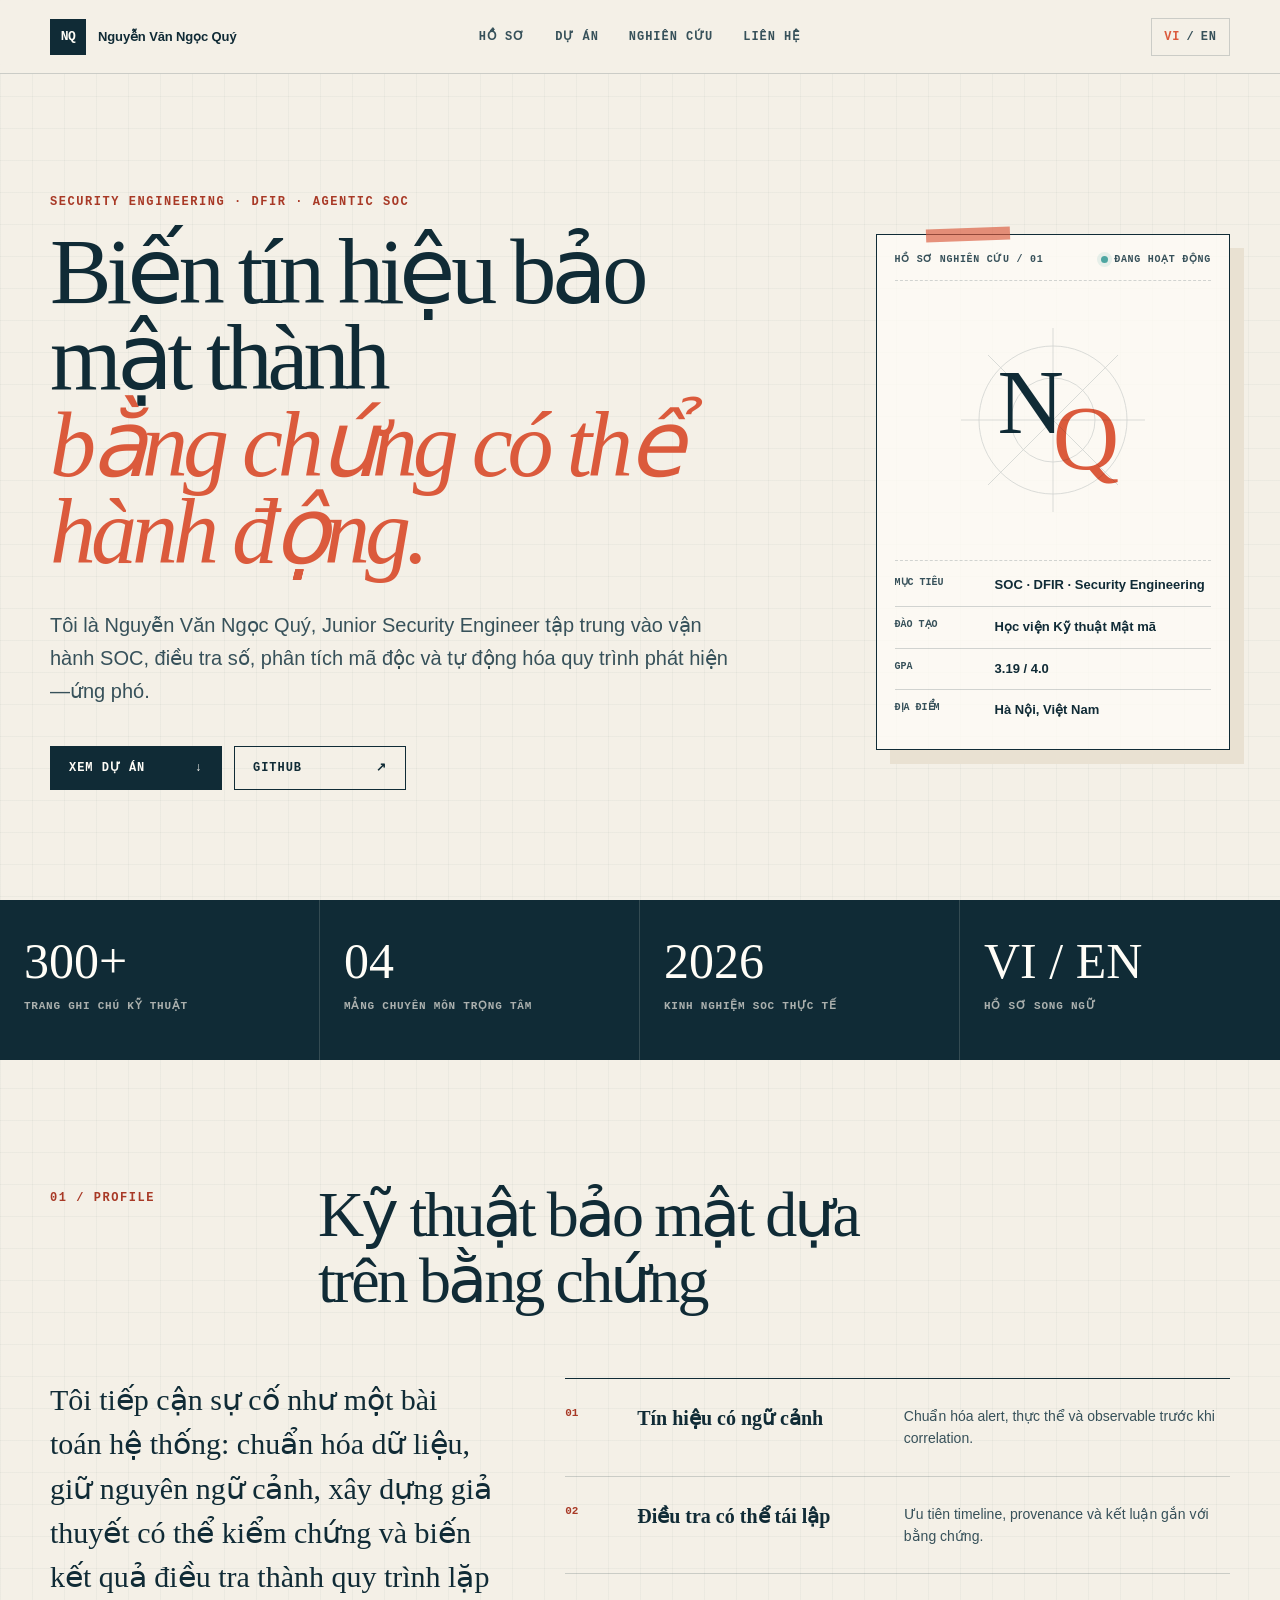
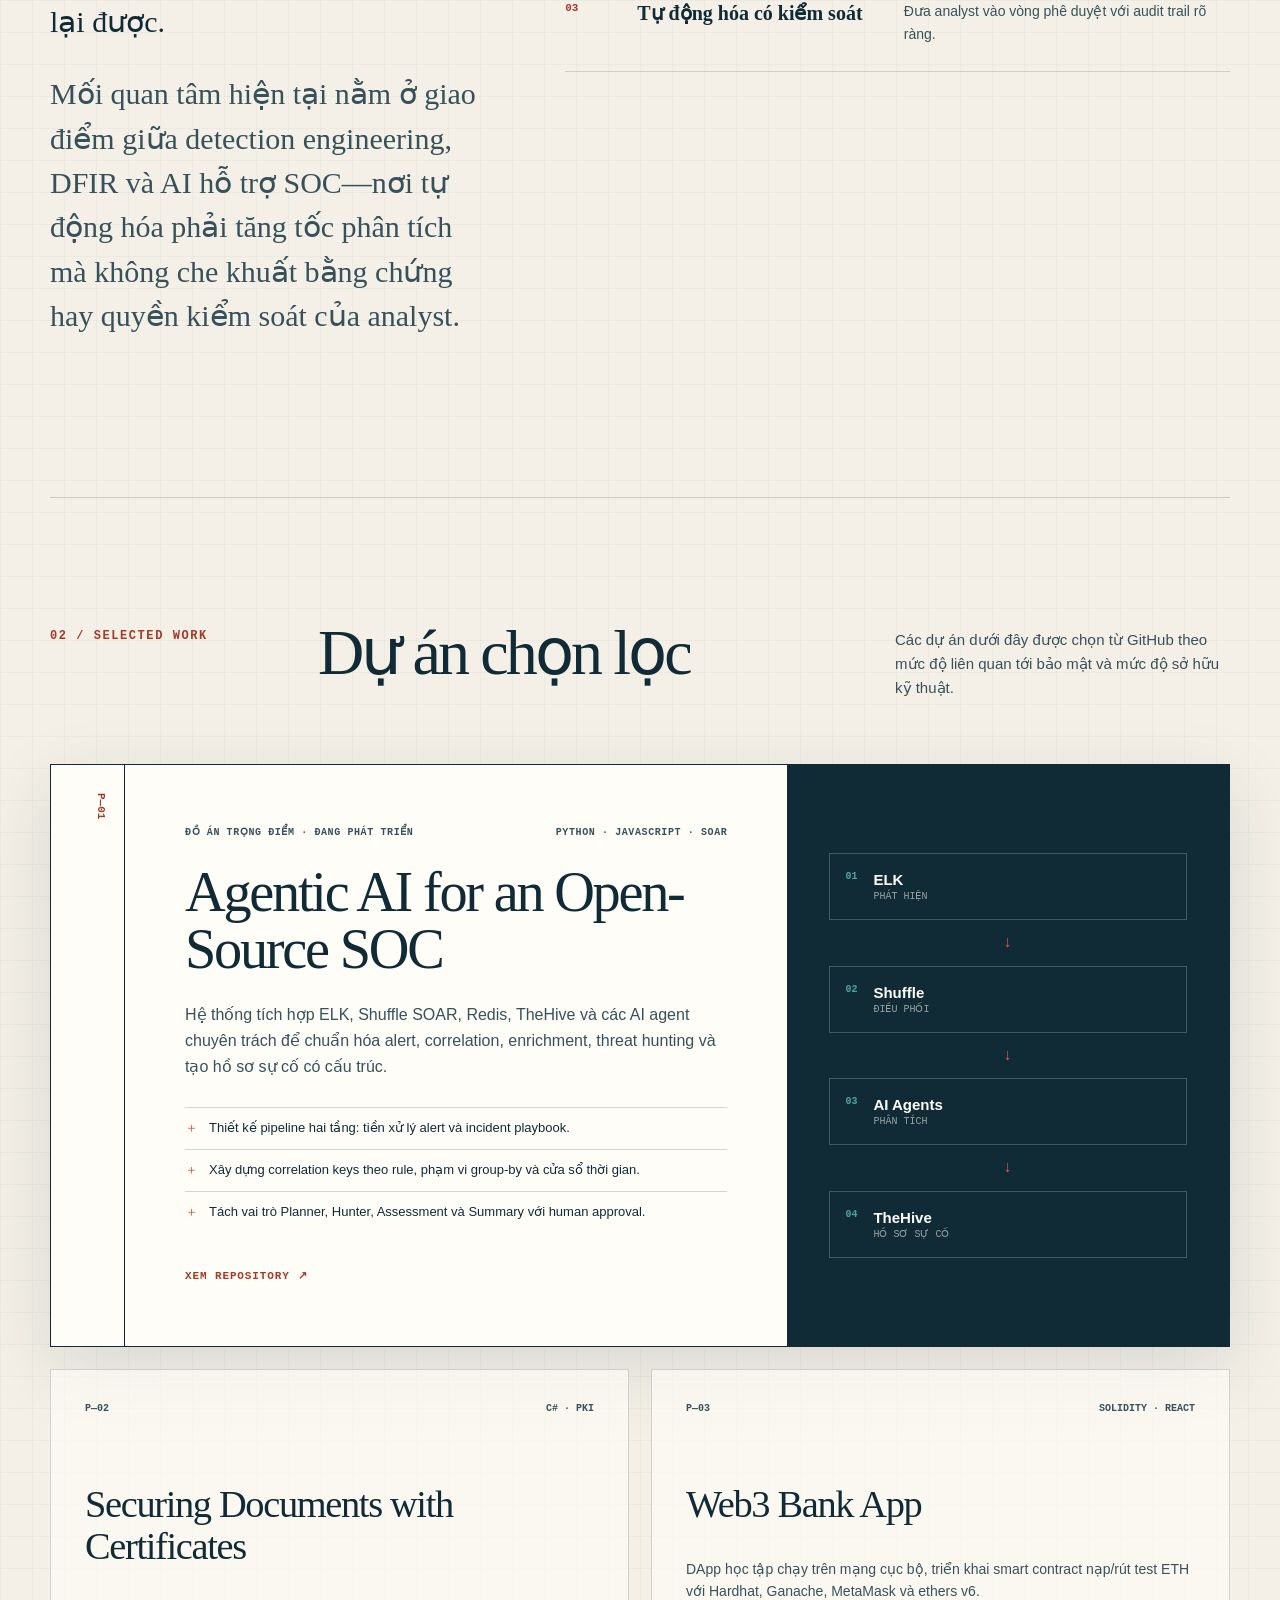
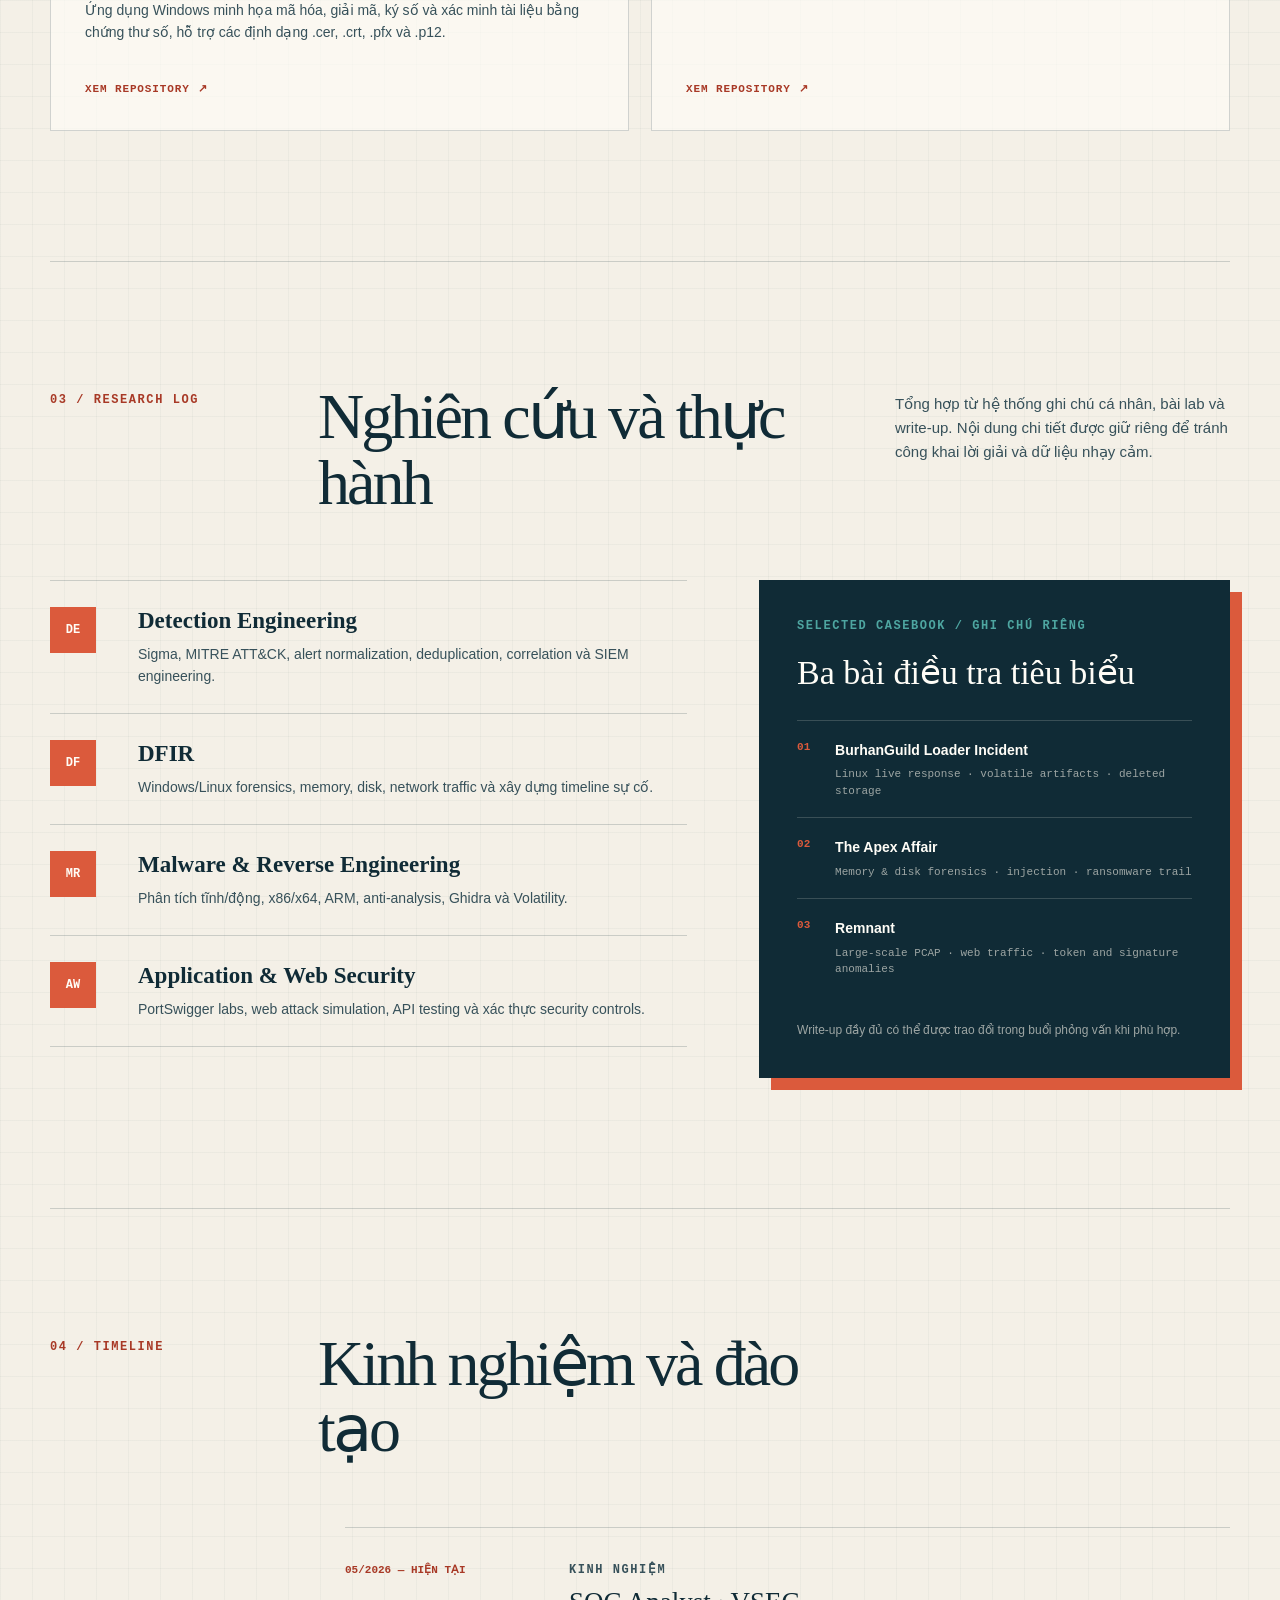
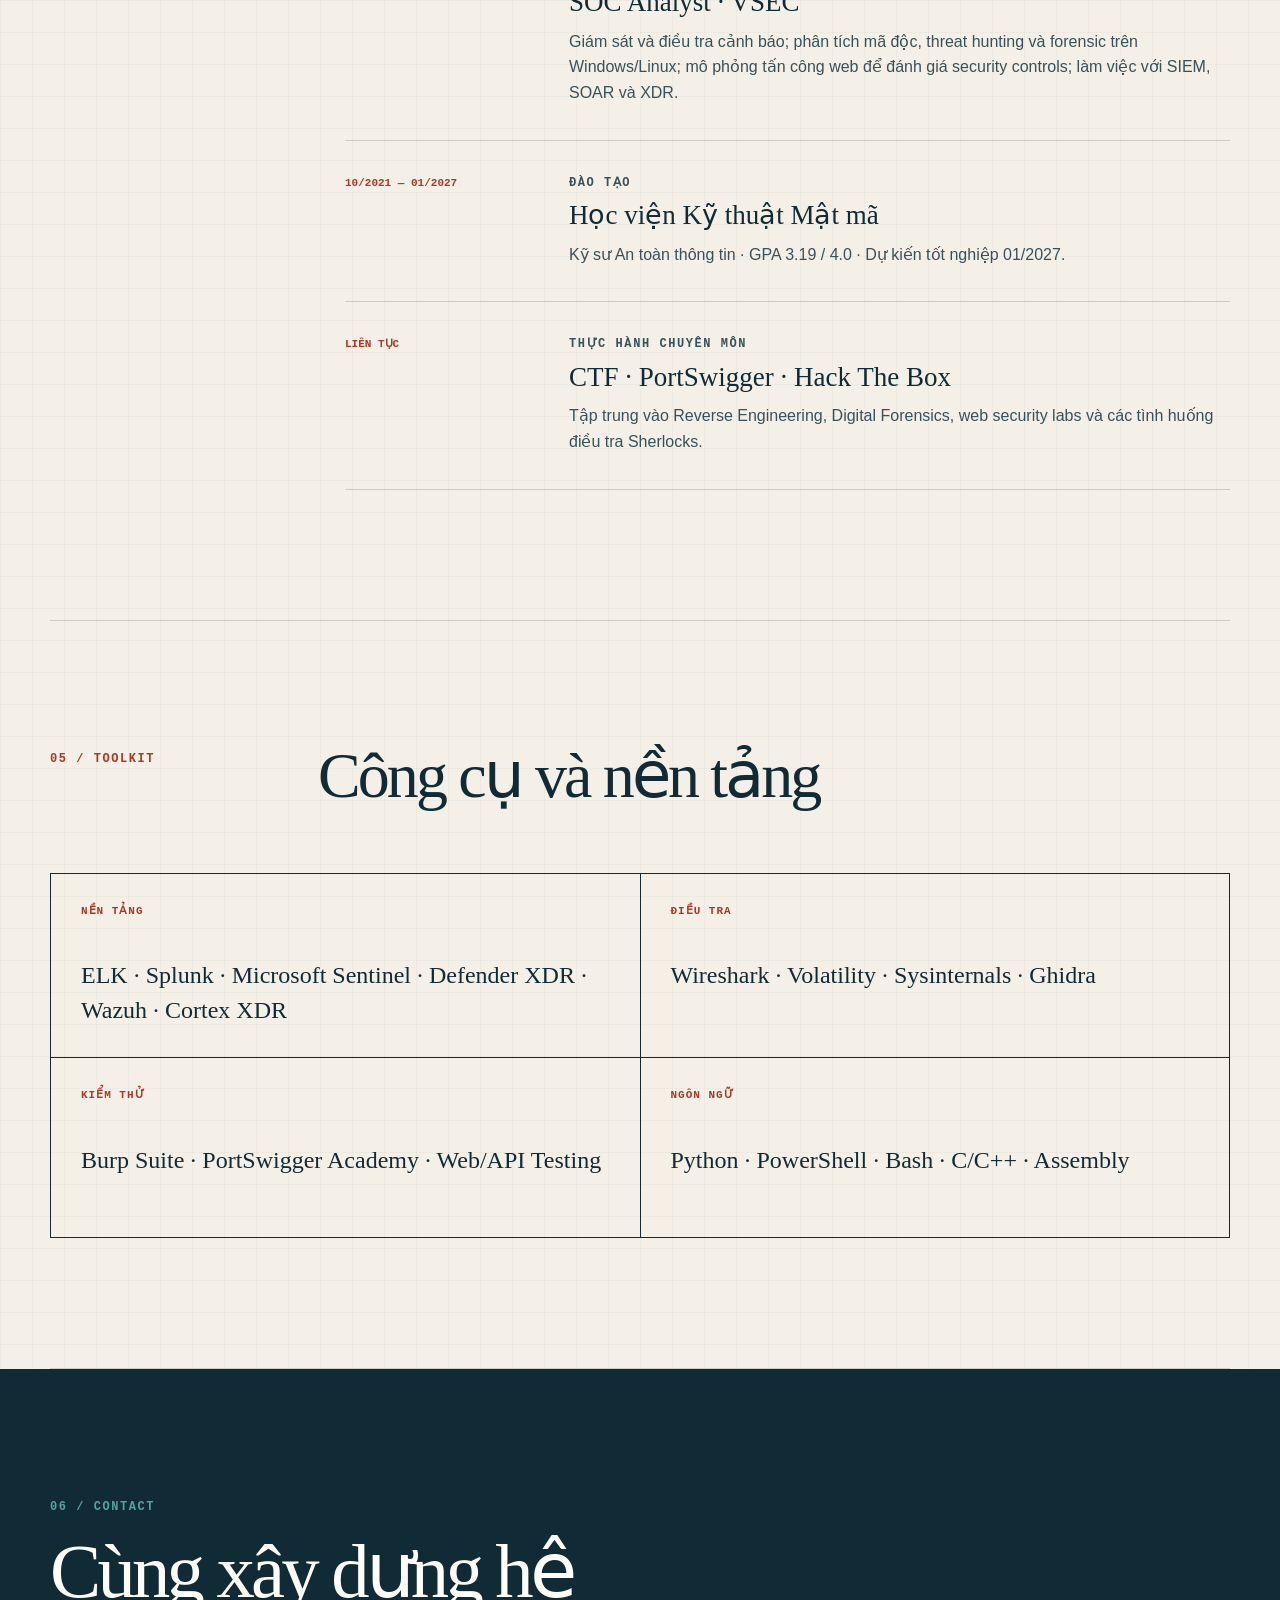
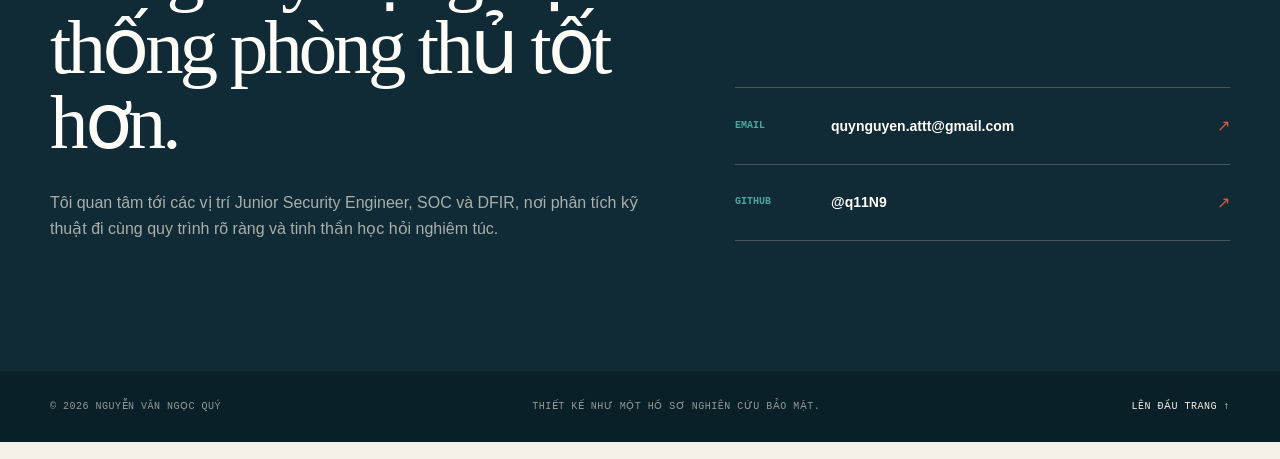
==== index.html @ 66aeaeb3 "Build bilingual cybersecurity portfolio" ====
<!doctype html>
<html lang="vi" data-lang="vi">
<head>
  <meta charset="utf-8">
  <meta name="viewport" content="width=device-width, initial-scale=1">
  <meta name="theme-color" content="#102b36">
  <meta name="description" content="Portfolio của Nguyễn Văn Ngọc Quý — Junior Security Engineer tập trung vào SOC, DFIR, malware analysis và detection engineering.">
  <meta property="og:title" content="Nguyễn Văn Ngọc Quý — Security Engineering Portfolio">
  <meta property="og:description" content="Evidence-driven security engineering across SOC, DFIR, malware analysis, and detection automation.">
  <meta property="og:type" content="website">
  <meta property="og:url" content="https://q11n9.github.io/">
  <meta name="twitter:card" content="summary">
  <title>Nguyễn Văn Ngọc Quý — Security Engineering Portfolio</title>
  <link rel="canonical" href="https://q11n9.github.io/">
  <link rel="icon" href="favicon.svg" type="image/svg+xml">
  <link rel="stylesheet" href="styles.css">
  <script type="application/ld+json">
    {
      "@context": "https://schema.org",
      "@type": "Person",
      "name": "Nguyen Van Ngoc Quy",
      "url": "https://q11n9.github.io/",
      "sameAs": ["https://github.com/q11N9"],
      "jobTitle": "Junior Security Engineer",
      "alumniOf": {
        "@type": "CollegeOrUniversity",
        "name": "Academy of Cryptography Techniques"
      },
      "knowsAbout": ["Security Operations", "Digital Forensics", "Incident Response", "Malware Analysis", "Detection Engineering"]
    }
  </script>
</head>
<body>
  <a class="skip-link" href="#main" data-i18n="skip">Bỏ qua điều hướng</a>

  <header class="site-header">
    <a class="brand" href="#top" aria-label="Nguyễn Văn Ngọc Quý — trang chủ">
      <span class="brand-mark" aria-hidden="true">NQ</span>
      <span class="brand-text">Nguyễn Văn Ngọc Quý</span>
    </a>

    <nav class="site-nav" aria-label="Điều hướng chính" data-i18n-aria="navLabel">
      <a href="#profile" data-i18n="navProfile">Hồ sơ</a>
      <a href="#work" data-i18n="navWork">Dự án</a>
      <a href="#research" data-i18n="navResearch">Nghiên cứu</a>
      <a href="#contact" data-i18n="navContact">Liên hệ</a>
    </nav>

    <button class="language-toggle" type="button" aria-label="Switch to English" aria-pressed="false">
      <span class="language-active">VI</span>
      <span aria-hidden="true">/</span>
      <span>EN</span>
    </button>
  </header>

  <main id="main">
    <section class="hero" id="top" aria-labelledby="hero-title">
      <div class="hero-copy reveal">
        <p class="eyebrow">Security Engineering · DFIR · Agentic SOC</p>
        <h1 id="hero-title">
          <span data-i18n="heroLead">Biến tín hiệu bảo mật thành</span>
          <em data-i18n="heroEmphasis">bằng chứng có thể hành động.</em>
        </h1>
        <p class="hero-intro" data-i18n="heroIntro">Tôi là Nguyễn Văn Ngọc Quý, Junior Security Engineer tập trung vào vận hành SOC, điều tra số, phân tích mã độc và tự động hóa quy trình phát hiện—ứng phó.</p>
        <div class="hero-actions">
          <a class="button button-primary" href="#work">
            <span data-i18n="viewWork">Xem dự án</span>
            <span aria-hidden="true">↓</span>
          </a>
          <a class="button button-quiet" href="https://github.com/q11N9" target="_blank" rel="noreferrer">
            GitHub
            <span aria-hidden="true">↗</span>
          </a>
        </div>
      </div>

      <aside class="field-card reveal" aria-label="Tóm tắt hồ sơ" data-i18n-aria="profileSummary">
        <div class="field-card-head">
          <span data-i18n="fieldNote">Hồ sơ nghiên cứu / 01</span>
          <span class="status-dot"><i aria-hidden="true"></i><span data-i18n="active">Đang hoạt động</span></span>
        </div>
        <div class="monogram" aria-hidden="true">
          <span>N</span><span>Q</span>
          <svg viewBox="0 0 220 220" role="presentation">
            <circle cx="110" cy="110" r="74"></circle>
            <circle cx="110" cy="110" r="42"></circle>
            <path d="M110 18v184M18 110h184M45 45l130 130M175 45L45 175"></path>
          </svg>
        </div>
        <dl class="quick-facts">
          <div><dt data-i18n="target">Mục tiêu</dt><dd>SOC · DFIR · Security Engineering</dd></div>
          <div><dt data-i18n="education">Đào tạo</dt><dd data-i18n="academyShort">Học viện Kỹ thuật Mật mã</dd></div>
          <div><dt>GPA</dt><dd>3.19 / 4.0</dd></div>
          <div><dt data-i18n="location">Địa điểm</dt><dd>Hà Nội, Việt Nam</dd></div>
        </dl>
      </aside>
    </section>

    <section class="signal-strip" aria-label="Tổng quan năng lực" data-i18n-aria="overviewLabel">
      <div><strong>300+</strong><span data-i18n="metricNotes">trang ghi chú kỹ thuật</span></div>
      <div><strong>04</strong><span data-i18n="metricDomains">mảng chuyên môn trọng tâm</span></div>
      <div><strong>2026</strong><span data-i18n="metricExperience">kinh nghiệm SOC thực tế</span></div>
      <div><strong>VI / EN</strong><span data-i18n="metricLanguage">hồ sơ song ngữ</span></div>
    </section>

    <section class="section profile-section" id="profile" aria-labelledby="profile-title">
      <div class="section-heading reveal">
        <p class="section-index">01 / Profile</p>
        <h2 id="profile-title" data-i18n="profileTitle">Kỹ thuật bảo mật dựa trên bằng chứng</h2>
      </div>
      <div class="profile-grid">
        <div class="profile-statement reveal">
          <p data-i18n="profileP1">Tôi tiếp cận sự cố như một bài toán hệ thống: chuẩn hóa dữ liệu, giữ nguyên ngữ cảnh, xây dựng giả thuyết có thể kiểm chứng và biến kết quả điều tra thành quy trình lặp lại được.</p>
          <p data-i18n="profileP2">Mối quan tâm hiện tại nằm ở giao điểm giữa detection engineering, DFIR và AI hỗ trợ SOC—nơi tự động hóa phải tăng tốc phân tích mà không che khuất bằng chứng hay quyền kiểm soát của analyst.</p>
        </div>
        <div class="principles reveal">
          <article>
            <span>01</span>
            <h3 data-i18n="principle1Title">Tín hiệu có ngữ cảnh</h3>
            <p data-i18n="principle1Text">Chuẩn hóa alert, thực thể và observable trước khi correlation.</p>
          </article>
          <article>
            <span>02</span>
            <h3 data-i18n="principle2Title">Điều tra có thể tái lập</h3>
            <p data-i18n="principle2Text">Ưu tiên timeline, provenance và kết luận gắn với bằng chứng.</p>
          </article>
          <article>
            <span>03</span>
            <h3 data-i18n="principle3Title">Tự động hóa có kiểm soát</h3>
            <p data-i18n="principle3Text">Đưa analyst vào vòng phê duyệt với audit trail rõ ràng.</p>
          </article>
        </div>
      </div>
    </section>

    <section class="section work-section" id="work" aria-labelledby="work-title">
      <div class="section-heading reveal">
        <p class="section-index">02 / Selected work</p>
        <h2 id="work-title" data-i18n="workTitle">Dự án chọn lọc</h2>
        <p data-i18n="workIntro">Các dự án dưới đây được chọn từ GitHub theo mức độ liên quan tới bảo mật và mức độ sở hữu kỹ thuật.</p>
      </div>

      <article class="project project-featured reveal">
        <div class="project-number">P—01</div>
        <div class="project-copy">
          <div class="project-meta">
            <span data-i18n="flagship">Đồ án trọng điểm · Đang phát triển</span>
            <span>Python · JavaScript · SOAR</span>
          </div>
          <h3>Agentic AI for an Open-Source SOC</h3>
          <p data-i18n="agenticSummary">Hệ thống tích hợp ELK, Shuffle SOAR, Redis, TheHive và các AI agent chuyên trách để chuẩn hóa alert, correlation, enrichment, threat hunting và tạo hồ sơ sự cố có cấu trúc.</p>
          <ul class="project-points">
            <li data-i18n="agenticPoint1">Thiết kế pipeline hai tầng: tiền xử lý alert và incident playbook.</li>
            <li data-i18n="agenticPoint2">Xây dựng correlation keys theo rule, phạm vi group-by và cửa sổ thời gian.</li>
            <li data-i18n="agenticPoint3">Tách vai trò Planner, Hunter, Assessment và Summary với human approval.</li>
          </ul>
          <a class="text-link" href="https://github.com/q11N9/Agentic-AI-with-Shuffle-and-ELK" target="_blank" rel="noreferrer">
            <span data-i18n="inspectRepo">Xem repository</span><span aria-hidden="true">↗</span>
          </a>
        </div>
        <div class="architecture" aria-label="Sơ đồ pipeline dự án" data-i18n-aria="architectureLabel">
          <div><span>01</span><b>ELK</b><small data-i18n="archDetect">Phát hiện</small></div>
          <i aria-hidden="true">→</i>
          <div><span>02</span><b>Shuffle</b><small data-i18n="archOrchestrate">Điều phối</small></div>
          <i aria-hidden="true">→</i>
          <div><span>03</span><b>AI Agents</b><small data-i18n="archAnalyze">Phân tích</small></div>
          <i aria-hidden="true">→</i>
          <div><span>04</span><b>TheHive</b><small data-i18n="archCase">Hồ sơ sự cố</small></div>
        </div>
      </article>

      <div class="project-grid">
        <article class="project-card reveal">
          <div class="project-card-top"><span>P—02</span><span>C# · PKI</span></div>
          <h3>Securing Documents with Certificates</h3>
          <p data-i18n="certSummary">Ứng dụng Windows minh họa mã hóa, giải mã, ký số và xác minh tài liệu bằng chứng thư số, hỗ trợ các định dạng .cer, .crt, .pfx và .p12.</p>
          <a class="text-link" href="https://github.com/q11N9/SecuringDocumentUsingCertificates" target="_blank" rel="noreferrer"><span data-i18n="inspectRepo">Xem repository</span><span aria-hidden="true">↗</span></a>
        </article>
        <article class="project-card reveal">
          <div class="project-card-top"><span>P—03</span><span>Solidity · React</span></div>
          <h3>Web3 Bank App</h3>
          <p data-i18n="web3Summary">DApp học tập chạy trên mạng cục bộ, triển khai smart contract nạp/rút test ETH với Hardhat, Ganache, MetaMask và ethers v6.</p>
          <a class="text-link" href="https://github.com/q11N9/Web3-Bank-App" target="_blank" rel="noreferrer"><span data-i18n="inspectRepo">Xem repository</span><span aria-hidden="true">↗</span></a>
        </article>
      </div>
    </section>

    <section class="section research-section" id="research" aria-labelledby="research-title">
      <div class="section-heading reveal">
        <p class="section-index">03 / Research log</p>
        <h2 id="research-title" data-i18n="researchTitle">Nghiên cứu và thực hành</h2>
        <p data-i18n="researchIntro">Tổng hợp từ hệ thống ghi chú cá nhân, bài lab và write-up. Nội dung chi tiết được giữ riêng để tránh công khai lời giải và dữ liệu nhạy cảm.</p>
      </div>

      <div class="research-layout">
        <div class="domain-list" role="list">
          <article class="domain reveal" role="listitem">
            <span class="domain-code">DE</span>
            <div><h3>Detection Engineering</h3><p data-i18n="domainDetection">Sigma, MITRE ATT&amp;CK, alert normalization, deduplication, correlation và SIEM engineering.</p></div>
          </article>
          <article class="domain reveal" role="listitem">
            <span class="domain-code">DF</span>
            <div><h3>DFIR</h3><p data-i18n="domainDfir">Windows/Linux forensics, memory, disk, network traffic và xây dựng timeline sự cố.</p></div>
          </article>
          <article class="domain reveal" role="listitem">
            <span class="domain-code">MR</span>
            <div><h3>Malware &amp; Reverse Engineering</h3><p data-i18n="domainMalware">Phân tích tĩnh/động, x86/x64, ARM, anti-analysis, Ghidra và Volatility.</p></div>
          </article>
          <article class="domain reveal" role="listitem">
            <span class="domain-code">AW</span>
            <div><h3>Application &amp; Web Security</h3><p data-i18n="domainWeb">PortSwigger labs, web attack simulation, API testing và xác thực security controls.</p></div>
          </article>
        </div>

        <aside class="casebook reveal">
          <p class="casebook-label" data-i18n="casebookLabel">Selected casebook / private notes</p>
          <h3 data-i18n="casebookTitle">Ba bài điều tra tiêu biểu</h3>
          <ol>
            <li><strong>BurhanGuild Loader Incident</strong><span data-i18n="case1">Linux live response · volatile artifacts · deleted storage</span></li>
            <li><strong>The Apex Affair</strong><span data-i18n="case2">Memory &amp; disk forensics · injection · ransomware trail</span></li>
            <li><strong>Remnant</strong><span data-i18n="case3">Large-scale PCAP · web traffic · token and signature anomalies</span></li>
          </ol>
          <p class="casebook-note" data-i18n="casebookNote">Write-up đầy đủ có thể được trao đổi trong buổi phỏng vấn khi phù hợp.</p>
        </aside>
      </div>
    </section>

    <section class="section timeline-section" aria-labelledby="timeline-title">
      <div class="section-heading reveal">
        <p class="section-index">04 / Timeline</p>
        <h2 id="timeline-title" data-i18n="timelineTitle">Kinh nghiệm và đào tạo</h2>
      </div>
      <div class="timeline">
        <article class="timeline-item reveal">
          <time>05/2026 — <span data-i18n="present">Hiện tại</span></time>
          <div>
            <p class="timeline-kicker" data-i18n="experience">Kinh nghiệm</p>
            <h3>SOC Analyst · VSEC</h3>
            <p data-i18n="vsecSummary">Giám sát và điều tra cảnh báo; phân tích mã độc, threat hunting và forensic trên Windows/Linux; mô phỏng tấn công web để đánh giá security controls; làm việc với SIEM, SOAR và XDR.</p>
          </div>
        </article>
        <article class="timeline-item reveal">
          <time>10/2021 — 01/2027</time>
          <div>
            <p class="timeline-kicker" data-i18n="education">Đào tạo</p>
            <h3 data-i18n="academy">Học viện Kỹ thuật Mật mã</h3>
            <p data-i18n="degree">Kỹ sư An toàn thông tin · GPA 3.19 / 4.0 · Dự kiến tốt nghiệp 01/2027.</p>
          </div>
        </article>
        <article class="timeline-item reveal">
          <time data-i18n="continuous">Liên tục</time>
          <div>
            <p class="timeline-kicker" data-i18n="practice">Thực hành chuyên môn</p>
            <h3>CTF · PortSwigger · Hack The Box</h3>
            <p data-i18n="practiceSummary">Tập trung vào Reverse Engineering, Digital Forensics, web security labs và các tình huống điều tra Sherlocks.</p>
          </div>
        </article>
      </div>
    </section>

    <section class="section toolkit-section" aria-labelledby="toolkit-title">
      <div class="section-heading reveal">
        <p class="section-index">05 / Toolkit</p>
        <h2 id="toolkit-title" data-i18n="toolkitTitle">Công cụ và nền tảng</h2>
      </div>
      <div class="toolkit-grid reveal">
        <div><h3 data-i18n="platforms">Nền tảng</h3><p>ELK · Splunk · Microsoft Sentinel · Defender XDR · Wazuh · Cortex XDR</p></div>
        <div><h3 data-i18n="forensics">Điều tra</h3><p>Wireshark · Volatility · Sysinternals · Ghidra</p></div>
        <div><h3 data-i18n="offensive">Kiểm thử</h3><p>Burp Suite · PortSwigger Academy · Web/API Testing</p></div>
        <div><h3 data-i18n="languages">Ngôn ngữ</h3><p>Python · PowerShell · Bash · C/C++ · Assembly</p></div>
      </div>
    </section>

    <section class="contact-section" id="contact" aria-labelledby="contact-title">
      <div class="contact-copy reveal">
        <p class="section-index">06 / Contact</p>
        <h2 id="contact-title" data-i18n="contactTitle">Cùng xây dựng hệ thống phòng thủ tốt hơn.</h2>
        <p data-i18n="contactText">Tôi quan tâm tới các vị trí Junior Security Engineer, SOC và DFIR, nơi phân tích kỹ thuật đi cùng quy trình rõ ràng và tinh thần học hỏi nghiêm túc.</p>
      </div>
      <div class="contact-actions reveal">
        <a class="contact-link" href="mailto:quynguyen.attt@gmail.com"><span>Email</span><strong>quynguyen.attt@gmail.com</strong><i aria-hidden="true">↗</i></a>
        <a class="contact-link" href="https://github.com/q11N9" target="_blank" rel="noreferrer"><span>GitHub</span><strong>@q11N9</strong><i aria-hidden="true">↗</i></a>
      </div>
    </section>
  </main>

  <footer class="site-footer">
    <p>© <span id="year">2026</span> Nguyễn Văn Ngọc Quý</p>
    <p data-i18n="footer">Thiết kế như một hồ sơ nghiên cứu bảo mật.</p>
    <a href="#top"><span data-i18n="backTop">Lên đầu trang</span> ↑</a>
  </footer>

  <script src="app.js" defer></script>
</body>
</html>
---- styles.css ----
:root {
  --ink: #102b36;
  --ink-soft: #37515a;
  --paper: #f4f0e7;
  --paper-deep: #e9e1d2;
  --white: #fffdf7;
  --accent: #db5a3c;
  --accent-dark: #a83926;
  --cyan: #4ea6a1;
  --line: rgba(16, 43, 54, 0.18);
  --shadow: 0 22px 70px rgba(16, 43, 54, 0.12);
  --sans: Inter, ui-sans-serif, -apple-system, BlinkMacSystemFont, "Segoe UI", sans-serif;
  --serif: Georgia, "Times New Roman", serif;
  --mono: "Cascadia Code", "SFMono-Regular", Consolas, monospace;
  --max: 1180px;
}

* { box-sizing: border-box; }

html {
  scroll-behavior: smooth;
  scroll-padding-top: 96px;
}

body {
  margin: 0;
  color: var(--ink);
  background:
    linear-gradient(rgba(16, 43, 54, 0.035) 1px, transparent 1px),
    linear-gradient(90deg, rgba(16, 43, 54, 0.035) 1px, transparent 1px),
    var(--paper);
  background-size: 32px 32px;
  font-family: var(--sans);
  line-height: 1.6;
  text-rendering: optimizeLegibility;
}

a { color: inherit; }

button, a { -webkit-tap-highlight-color: transparent; }

::selection { color: var(--white); background: var(--accent); }

.skip-link {
  position: fixed;
  z-index: 100;
  top: 12px;
  left: 12px;
  padding: 10px 16px;
  color: var(--white);
  background: var(--ink);
  transform: translateY(-160%);
}

.skip-link:focus { transform: translateY(0); }

.site-header {
  position: sticky;
  z-index: 20;
  top: 0;
  display: grid;
  grid-template-columns: 1fr auto 1fr;
  align-items: center;
  min-height: 74px;
  padding: 0 max(24px, calc((100vw - var(--max)) / 2));
  border-bottom: 1px solid var(--line);
  background: rgba(244, 240, 231, 0.91);
  backdrop-filter: blur(18px);
}

.brand {
  display: inline-flex;
  align-items: center;
  gap: 12px;
  width: fit-content;
  text-decoration: none;
}

.brand-mark {
  display: grid;
  place-items: center;
  width: 36px;
  height: 36px;
  color: var(--white);
  background: var(--ink);
  font: 700 13px/1 var(--mono);
  letter-spacing: -0.04em;
}

.brand-text { font: 700 13px/1.2 var(--sans); letter-spacing: -0.01em; }

.site-nav { display: flex; gap: 30px; }

.site-nav a,
.language-toggle {
  position: relative;
  border: 0;
  background: none;
  color: var(--ink-soft);
  font: 600 12px/1 var(--mono);
  text-decoration: none;
  text-transform: uppercase;
  letter-spacing: 0.08em;
}

.site-nav a::after {
  position: absolute;
  right: 0;
  bottom: -9px;
  left: 0;
  height: 2px;
  background: var(--accent);
  content: "";
  transform: scaleX(0);
  transition: transform 180ms ease;
}

.site-nav a:hover::after,
.site-nav a:focus-visible::after { transform: scaleX(1); }

.language-toggle {
  justify-self: end;
  display: flex;
  gap: 6px;
  padding: 12px;
  border: 1px solid var(--line);
  cursor: pointer;
}

.language-toggle:hover { border-color: var(--ink); }
.language-active { color: var(--accent); }

main, .site-footer { overflow: hidden; }

.hero {
  display: grid;
  grid-template-columns: 1.35fr 0.65fr;
  gap: clamp(42px, 7vw, 100px);
  align-items: center;
  width: min(var(--max), calc(100% - 48px));
  min-height: calc(100vh - 74px);
  margin: 0 auto;
  padding: 88px 0 78px;
}

.eyebrow,
.section-index,
.casebook-label,
.timeline-kicker {
  margin: 0 0 18px;
  color: var(--accent-dark);
  font: 700 12px/1.4 var(--mono);
  letter-spacing: 0.13em;
  text-transform: uppercase;
}

.hero h1 {
  max-width: 820px;
  margin: 0;
  font: 400 clamp(52px, 7.2vw, 102px)/0.94 var(--serif);
  letter-spacing: -0.055em;
}

.hero h1 span, .hero h1 em { display: block; }
.hero h1 em { color: var(--accent); font-weight: 400; }

.hero-intro {
  max-width: 680px;
  margin: 34px 0 0;
  color: var(--ink-soft);
  font-size: clamp(17px, 2vw, 20px);
  line-height: 1.65;
}

.hero-actions { display: flex; flex-wrap: wrap; gap: 12px; margin-top: 38px; }

.button {
  display: inline-flex;
  align-items: center;
  justify-content: space-between;
  gap: 24px;
  min-width: 172px;
  padding: 15px 18px;
  border: 1px solid var(--ink);
  font: 700 12px/1 var(--mono);
  letter-spacing: 0.08em;
  text-decoration: none;
  text-transform: uppercase;
  transition: transform 180ms ease, box-shadow 180ms ease, background 180ms ease;
}

.button:hover { transform: translateY(-3px); box-shadow: 5px 5px 0 var(--ink); }
.button-primary { color: var(--white); background: var(--ink); }
.button-quiet { background: transparent; }

.field-card {
  position: relative;
  padding: 18px;
  border: 1px solid var(--ink);
  background: rgba(255, 253, 247, 0.75);
  box-shadow: 14px 14px 0 var(--paper-deep);
}

.field-card::before {
  position: absolute;
  top: -7px;
  left: 14%;
  width: 84px;
  height: 13px;
  background: rgba(219, 90, 60, 0.65);
  content: "";
  transform: rotate(-2deg);
}

.field-card-head {
  display: flex;
  justify-content: space-between;
  padding-bottom: 14px;
  border-bottom: 1px dashed var(--line);
  color: var(--ink-soft);
  font: 600 10px/1.3 var(--mono);
  letter-spacing: 0.07em;
  text-transform: uppercase;
}

.status-dot { display: inline-flex; align-items: center; gap: 6px; }
.status-dot i { width: 7px; height: 7px; border-radius: 50%; background: var(--cyan); box-shadow: 0 0 0 4px rgba(78, 166, 161, 0.13); }

.monogram {
  position: relative;
  display: flex;
  align-items: center;
  justify-content: center;
  height: 280px;
  overflow: hidden;
  border-bottom: 1px dashed var(--line);
  font: 400 92px/1 var(--serif);
  letter-spacing: -0.12em;
}

.monogram > span:first-child { transform: translateY(-18px); }
.monogram > span:nth-child(2) { color: var(--accent); transform: translateY(18px); }
.monogram svg { position: absolute; width: 220px; height: 220px; opacity: 0.18; animation: orbit 36s linear infinite; }
.monogram circle, .monogram path { fill: none; stroke: var(--ink); stroke-width: 0.8; }

@keyframes orbit { to { transform: rotate(360deg); } }

.quick-facts { margin: 0; padding-top: 4px; }
.quick-facts div { display: grid; grid-template-columns: 88px 1fr; gap: 12px; padding: 10px 0; border-bottom: 1px solid var(--line); }
.quick-facts div:last-child { border: 0; }
.quick-facts dt { color: var(--ink-soft); font: 600 10px/1.5 var(--mono); text-transform: uppercase; }
.quick-facts dd { margin: 0; font-size: 13px; font-weight: 650; }

.signal-strip {
  display: grid;
  grid-template-columns: repeat(4, 1fr);
  color: var(--paper);
  background: var(--ink);
}

.signal-strip div { min-height: 160px; padding: 36px max(24px, calc((100vw - var(--max)) / 8)); border-right: 1px solid rgba(244, 240, 231, 0.16); }
.signal-strip div:last-child { border-right: 0; }
.signal-strip strong { display: block; color: var(--white); font: 400 clamp(30px, 4vw, 50px)/1 var(--serif); }
.signal-strip span { display: block; margin-top: 12px; color: rgba(244, 240, 231, 0.68); font: 600 11px/1.5 var(--mono); text-transform: uppercase; letter-spacing: 0.07em; }

.section {
  width: min(var(--max), calc(100% - 48px));
  margin: 0 auto;
  padding: 130px 0;
  border-bottom: 1px solid var(--line);
}

.section-heading { display: grid; grid-template-columns: 0.45fr 1.05fr 0.65fr; gap: 36px; align-items: start; margin-bottom: 64px; }
.section-heading h2 { max-width: 670px; margin: -8px 0 0; font: 400 clamp(40px, 5vw, 68px)/1.03 var(--serif); letter-spacing: -0.045em; }
.section-heading > p:last-child:not(:first-child) { margin: 0; color: var(--ink-soft); font-size: 15px; }

.profile-grid { display: grid; grid-template-columns: 0.8fr 1.2fr; gap: 72px; }
.profile-statement { font: 400 clamp(21px, 2.5vw, 30px)/1.48 var(--serif); }
.profile-statement p { margin: 0 0 28px; }
.profile-statement p:last-child { color: var(--ink-soft); }
.principles { border-top: 1px solid var(--ink); }
.principles article { display: grid; grid-template-columns: 50px 0.75fr 1fr; gap: 22px; padding: 26px 0; border-bottom: 1px solid var(--line); }
.principles span { color: var(--accent-dark); font: 700 11px/1.5 var(--mono); }
.principles h3 { margin: 0; font: 600 20px/1.3 var(--serif); }
.principles p { margin: 0; color: var(--ink-soft); font-size: 14px; }

.project { border: 1px solid var(--ink); background: var(--white); box-shadow: var(--shadow); }
.project-featured { display: grid; grid-template-columns: 74px 1.2fr 0.8fr; }
.project-number { padding: 28px 16px; border-right: 1px solid var(--ink); color: var(--accent-dark); font: 700 11px/1.4 var(--mono); writing-mode: vertical-rl; }
.project-copy { padding: clamp(28px, 5vw, 60px); }
.project-meta { display: flex; justify-content: space-between; gap: 18px; color: var(--ink-soft); font: 600 10px/1.5 var(--mono); letter-spacing: 0.06em; text-transform: uppercase; }
.project-copy h3 { max-width: 650px; margin: 24px 0; font: 400 clamp(36px, 4.4vw, 60px)/1.02 var(--serif); letter-spacing: -0.04em; }
.project-copy > p { color: var(--ink-soft); font-size: 16px; }
.project-points { margin: 28px 0; padding: 0; list-style: none; }
.project-points li { position: relative; padding: 10px 0 10px 24px; border-top: 1px solid var(--line); font-size: 13px; }
.project-points li::before { position: absolute; left: 0; color: var(--accent); content: "＋"; }

.text-link { display: inline-flex; gap: 8px; align-items: center; color: var(--accent-dark); font: 700 11px/1.3 var(--mono); letter-spacing: 0.08em; text-decoration: none; text-transform: uppercase; }
.text-link span:last-child { transition: transform 160ms ease; }
.text-link:hover span:last-child { transform: translate(3px, -3px); }

.architecture { display: flex; flex-direction: column; justify-content: center; gap: 10px; padding: 42px; color: var(--paper); background: var(--ink); }
.architecture > div { display: grid; grid-template-columns: 28px 1fr; padding: 15px; border: 1px solid rgba(244, 240, 231, 0.23); }
.architecture > div span { grid-row: span 2; color: var(--cyan); font: 700 10px/1.5 var(--mono); }
.architecture > div b { color: var(--white); font: 600 15px/1.4 var(--sans); }
.architecture > div small { color: rgba(244, 240, 231, 0.6); font: 500 10px/1.4 var(--mono); text-transform: uppercase; }
.architecture > i { align-self: center; color: var(--accent); font-style: normal; transform: rotate(90deg); }

.project-grid { display: grid; grid-template-columns: 1fr 1fr; gap: 22px; margin-top: 22px; }
.project-card { display: flex; flex-direction: column; min-height: 340px; padding: 34px; border: 1px solid var(--line); background: rgba(255, 253, 247, 0.63); transition: transform 180ms ease, border-color 180ms ease; }
.project-card:hover { border-color: var(--ink); transform: translateY(-5px); }
.project-card-top { display: flex; justify-content: space-between; color: var(--ink-soft); font: 600 10px/1 var(--mono); text-transform: uppercase; }
.project-card h3 { max-width: 480px; margin: 70px 0 18px; font: 400 clamp(28px, 3vw, 40px)/1.08 var(--serif); letter-spacing: -0.035em; }
.project-card p { color: var(--ink-soft); font-size: 14px; }
.project-card .text-link { margin-top: auto; padding-top: 24px; }

.research-layout { display: grid; grid-template-columns: 1.15fr 0.85fr; gap: 72px; align-items: start; }
.domain { display: grid; grid-template-columns: 64px 1fr; gap: 24px; padding: 26px 0; border-top: 1px solid var(--line); }
.domain:last-child { border-bottom: 1px solid var(--line); }
.domain-code { display: grid; place-items: center; align-self: start; width: 46px; height: 46px; color: var(--white); background: var(--accent); font: 700 12px/1 var(--mono); }
.domain h3 { margin: 0 0 8px; font: 600 23px/1.2 var(--serif); }
.domain p { margin: 0; color: var(--ink-soft); font-size: 14px; }

.casebook { position: sticky; top: 112px; padding: 38px; color: var(--paper); background: var(--ink); box-shadow: 12px 12px 0 var(--accent); }
.casebook-label { color: var(--cyan); }
.casebook h3 { margin: 0 0 28px; color: var(--white); font: 400 34px/1.15 var(--serif); }
.casebook ol { margin: 0; padding: 0; list-style: none; counter-reset: cases; }
.casebook li { position: relative; padding: 18px 0 18px 38px; border-top: 1px solid rgba(244, 240, 231, 0.18); counter-increment: cases; }
.casebook li::before { position: absolute; left: 0; color: var(--accent); font: 700 11px/1.5 var(--mono); content: "0" counter(cases); }
.casebook li strong, .casebook li span { display: block; }
.casebook li strong { color: var(--white); font-size: 14px; }
.casebook li span { margin-top: 5px; color: rgba(244, 240, 231, 0.62); font: 500 11px/1.5 var(--mono); }
.casebook-note { margin: 25px 0 0; color: rgba(244, 240, 231, 0.62); font-size: 12px; }

.timeline { margin-left: 25%; }
.timeline-item { display: grid; grid-template-columns: 180px 1fr; gap: 44px; padding: 34px 0; border-top: 1px solid var(--line); }
.timeline-item:last-child { border-bottom: 1px solid var(--line); }
.timeline-item time { color: var(--accent-dark); font: 700 11px/1.5 var(--mono); text-transform: uppercase; }
.timeline-kicker { margin-bottom: 8px; color: var(--ink-soft); }
.timeline-item h3 { margin: 0 0 10px; font: 500 27px/1.2 var(--serif); }
.timeline-item p:last-child { max-width: 680px; margin: 0; color: var(--ink-soft); }

.toolkit-grid { display: grid; grid-template-columns: repeat(2, 1fr); border-top: 1px solid var(--ink); border-left: 1px solid var(--ink); }
.toolkit-grid div { min-height: 180px; padding: 30px; border-right: 1px solid var(--ink); border-bottom: 1px solid var(--ink); }
.toolkit-grid h3 { margin: 0 0 40px; color: var(--accent-dark); font: 700 11px/1.3 var(--mono); letter-spacing: 0.09em; text-transform: uppercase; }
.toolkit-grid p { margin: 0; font: 400 24px/1.45 var(--serif); }

.contact-section { display: grid; grid-template-columns: 1.1fr 0.9fr; gap: 80px; padding: 130px max(24px, calc((100vw - var(--max)) / 2)); color: var(--paper); background: var(--ink); }
.contact-section .section-index { color: var(--cyan); }
.contact-copy h2 { max-width: 680px; margin: 0; color: var(--white); font: 400 clamp(48px, 6vw, 82px)/0.98 var(--serif); letter-spacing: -0.05em; }
.contact-copy > p:last-child { max-width: 620px; margin: 30px 0 0; color: rgba(244, 240, 231, 0.67); }
.contact-actions { align-self: end; }
.contact-link { display: grid; grid-template-columns: 78px 1fr auto; gap: 18px; align-items: center; padding: 25px 0; border-top: 1px solid rgba(244, 240, 231, 0.22); text-decoration: none; }
.contact-link:last-child { border-bottom: 1px solid rgba(244, 240, 231, 0.22); }
.contact-link span { color: var(--cyan); font: 700 10px/1 var(--mono); text-transform: uppercase; }
.contact-link strong { color: var(--white); font-size: 14px; word-break: break-word; }
.contact-link i { color: var(--accent); font-style: normal; transition: transform 160ms ease; }
.contact-link:hover i { transform: translate(4px, -4px); }

.site-footer { display: flex; justify-content: space-between; gap: 22px; padding: 28px max(24px, calc((100vw - var(--max)) / 2)); color: rgba(244, 240, 231, 0.58); background: #0a2028; font: 500 10px/1.5 var(--mono); letter-spacing: 0.05em; text-transform: uppercase; }
.site-footer p { margin: 0; }
.site-footer a { color: var(--paper); text-decoration: none; }

.reveal { opacity: 0; transform: translateY(18px); transition: opacity 600ms ease, transform 600ms ease; }
.reveal.is-visible { opacity: 1; transform: translateY(0); }

:focus-visible { outline: 3px solid var(--cyan); outline-offset: 4px; }

@media (max-width: 980px) {
  .site-header { grid-template-columns: 1fr auto; }
  .site-nav { display: none; }
  .hero { grid-template-columns: 1fr; padding-top: 70px; }
  .field-card { width: min(520px, 100%); }
  .signal-strip { grid-template-columns: repeat(2, 1fr); }
  .signal-strip div:nth-child(2) { border-right: 0; }
  .signal-strip div:nth-child(-n+2) { border-bottom: 1px solid rgba(244, 240, 231, 0.16); }
  .section-heading { grid-template-columns: 0.35fr 1fr; }
  .section-heading > p:last-child:not(:first-child) { grid-column: 2; }
  .profile-grid, .research-layout, .contact-section { grid-template-columns: 1fr; }
  .project-featured { grid-template-columns: 58px 1fr; }
  .architecture { grid-column: 1 / -1; flex-direction: row; padding: 28px; }
  .architecture > div { flex: 1; }
  .architecture > i { transform: none; }
  .casebook { position: static; }
  .timeline { margin-left: 0; }
}

@media (max-width: 680px) {
  .site-header { min-height: 66px; padding: 0 18px; }
  .brand-text { display: none; }
  .hero, .section { width: min(100% - 36px, var(--max)); }
  .hero { min-height: auto; padding: 66px 0; }
  .hero h1 { font-size: clamp(44px, 14vw, 66px); }
  .hero-intro { font-size: 16px; }
  .field-card { box-shadow: 7px 7px 0 var(--paper-deep); }
  .monogram { height: 230px; }
  .signal-strip { grid-template-columns: 1fr; }
  .signal-strip div { min-height: 120px; padding: 26px 24px; border-right: 0; border-bottom: 1px solid rgba(244, 240, 231, 0.16); }
  .section { padding: 86px 0; }
  .section-heading { display: block; margin-bottom: 44px; }
  .section-heading h2 { margin-top: 0; }
  .section-heading > p:last-child:not(:first-child) { margin-top: 22px; }
  .profile-grid { gap: 34px; }
  .principles article { grid-template-columns: 36px 1fr; }
  .principles p { grid-column: 2; }
  .project-featured { display: block; }
  .project-number { border-right: 0; border-bottom: 1px solid var(--ink); writing-mode: horizontal-tb; }
  .project-copy { padding: 28px 22px; }
  .project-meta { flex-direction: column; gap: 6px; }
  .architecture { display: grid; grid-template-columns: 1fr; padding: 22px; }
  .architecture > i { transform: rotate(90deg); }
  .project-grid { grid-template-columns: 1fr; }
  .project-card { min-height: 300px; padding: 26px 22px; }
  .project-card h3 { margin-top: 50px; }
  .research-layout { gap: 42px; }
  .casebook { padding: 28px 22px; box-shadow: 7px 7px 0 var(--accent); }
  .timeline-item { grid-template-columns: 1fr; gap: 14px; }
  .toolkit-grid { grid-template-columns: 1fr; }
  .toolkit-grid div { min-height: 150px; padding: 24px 22px; }
  .toolkit-grid h3 { margin-bottom: 24px; }
  .toolkit-grid p { font-size: 21px; }
  .contact-section { gap: 48px; padding: 88px 24px; }
  .contact-link { grid-template-columns: 58px 1fr auto; }
  .site-footer { flex-direction: column; padding: 28px 24px; }
}

@media (prefers-reduced-motion: reduce) {
  html { scroll-behavior: auto; }
  *, *::before, *::after { animation-duration: 0.01ms !important; animation-iteration-count: 1 !important; transition-duration: 0.01ms !important; }
  .reveal { opacity: 1; transform: none; }
}
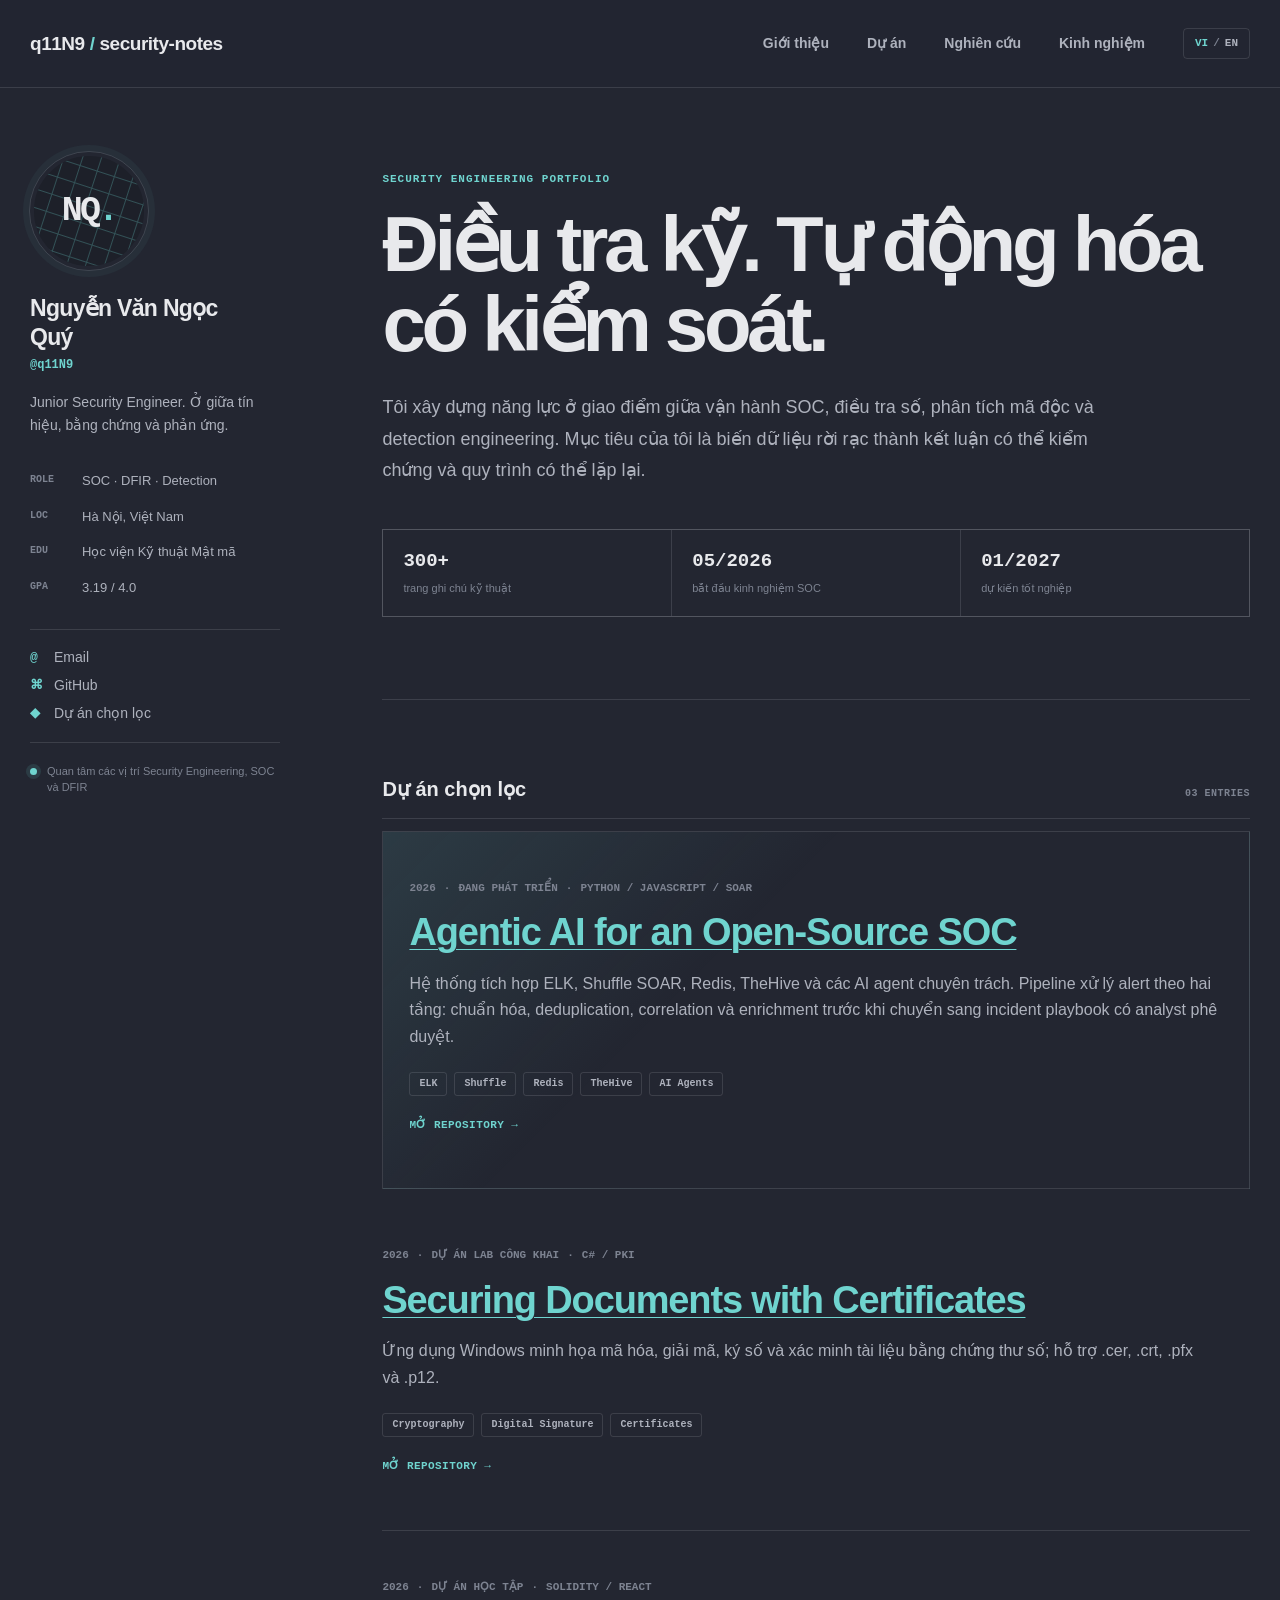
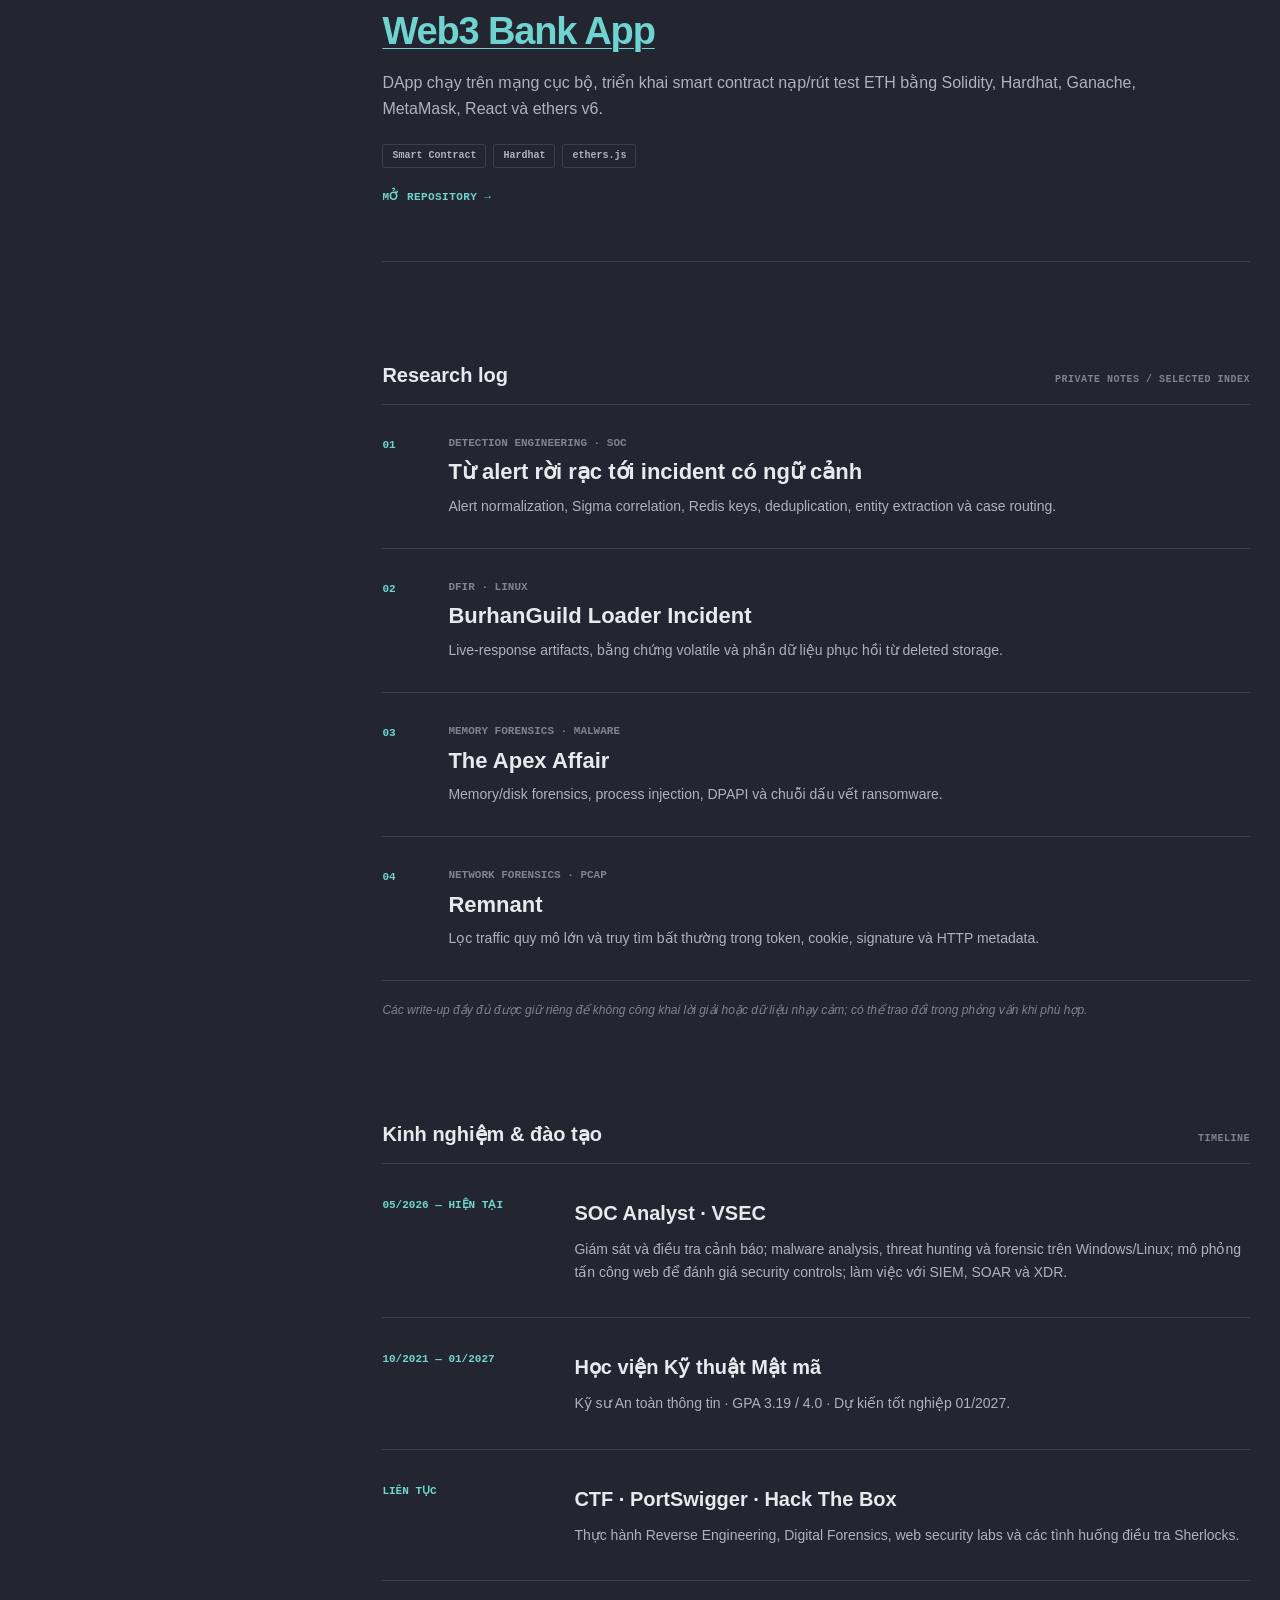
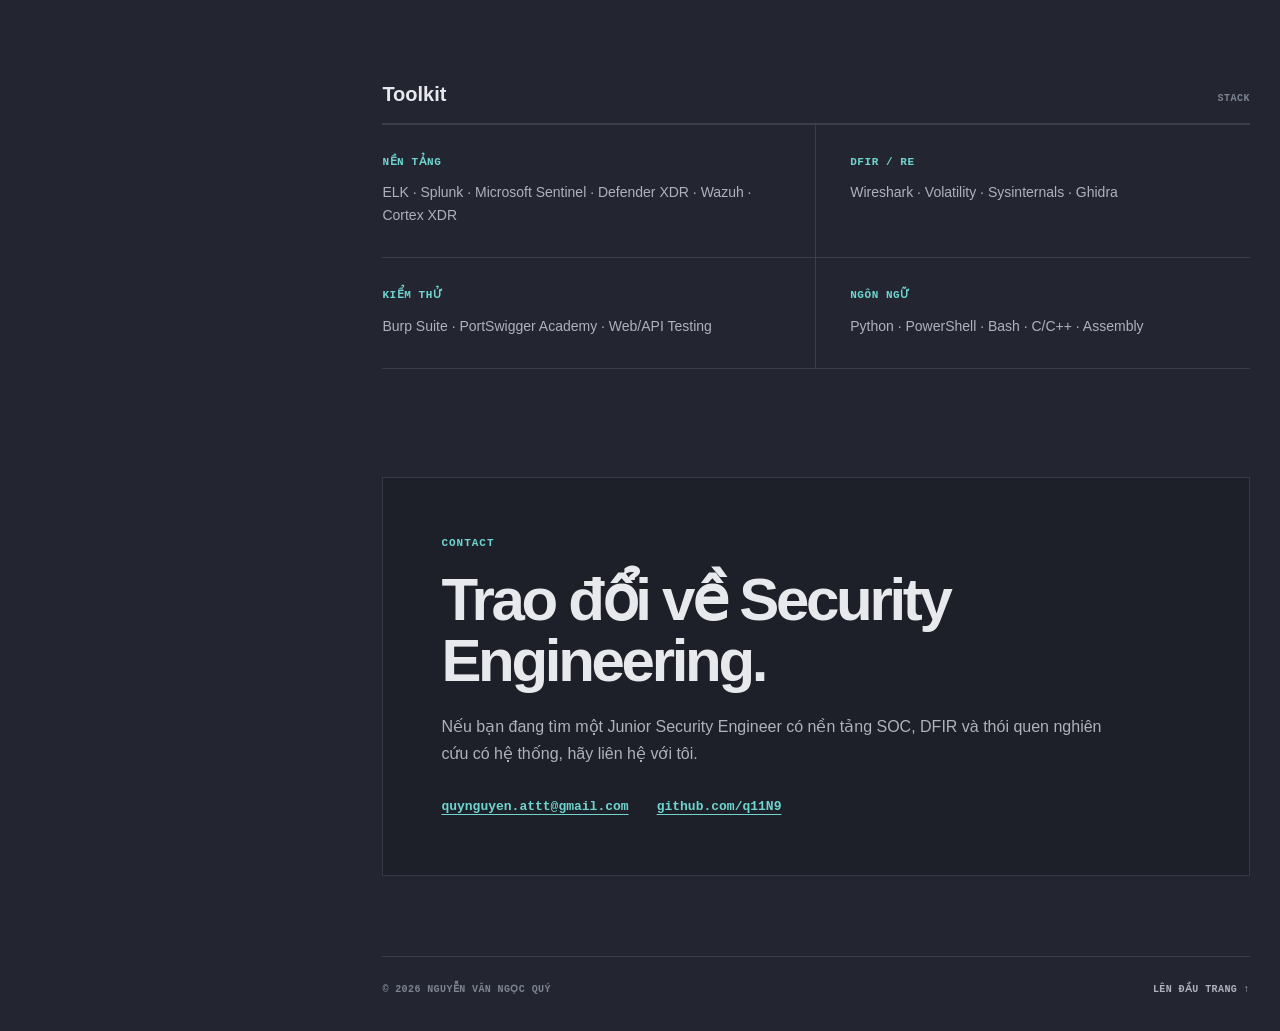
==== commit c94fbd0e: "Redesign portfolio as a security research blog" ====
--- a/index.html
+++ b/index.html
@@ -3,14 +3,13 @@
 <head>
   <meta charset="utf-8">
   <meta name="viewport" content="width=device-width, initial-scale=1">
-  <meta name="theme-color" content="#102b36">
+  <meta name="theme-color" content="#20232d">
   <meta name="description" content="Portfolio của Nguyễn Văn Ngọc Quý — Junior Security Engineer tập trung vào SOC, DFIR, malware analysis và detection engineering.">
-  <meta property="og:title" content="Nguyễn Văn Ngọc Quý — Security Engineering Portfolio">
-  <meta property="og:description" content="Evidence-driven security engineering across SOC, DFIR, malware analysis, and detection automation.">
+  <meta property="og:title" content="Nguyễn Văn Ngọc Quý — Security Engineering">
+  <meta property="og:description" content="Security engineering portfolio and research notes across SOC, DFIR, malware analysis, and detection automation.">
   <meta property="og:type" content="website">
   <meta property="og:url" content="https://q11n9.github.io/">
-  <meta name="twitter:card" content="summary">
-  <title>Nguyễn Văn Ngọc Quý — Security Engineering Portfolio</title>
+  <title>Nguyễn Văn Ngọc Quý — Security Engineering</title>
   <link rel="canonical" href="https://q11n9.github.io/">
   <link rel="icon" href="favicon.svg" type="image/svg+xml">
   <link rel="stylesheet" href="styles.css">
@@ -22,10 +21,7 @@
       "url": "https://q11n9.github.io/",
       "sameAs": ["https://github.com/q11N9"],
       "jobTitle": "Junior Security Engineer",
-      "alumniOf": {
-        "@type": "CollegeOrUniversity",
-        "name": "Academy of Cryptography Techniques"
-      },
+      "alumniOf": {"@type": "CollegeOrUniversity", "name": "Academy of Cryptography Techniques"},
       "knowsAbout": ["Security Operations", "Digital Forensics", "Incident Response", "Malware Analysis", "Detection Engineering"]
     }
   </script>
@@ -33,262 +29,170 @@
 <body>
   <a class="skip-link" href="#main" data-i18n="skip">Bỏ qua điều hướng</a>
 
-  <header class="site-header">
-    <a class="brand" href="#top" aria-label="Nguyễn Văn Ngọc Quý — trang chủ">
-      <span class="brand-mark" aria-hidden="true">NQ</span>
-      <span class="brand-text">Nguyễn Văn Ngọc Quý</span>
-    </a>
-
-    <nav class="site-nav" aria-label="Điều hướng chính" data-i18n-aria="navLabel">
-      <a href="#profile" data-i18n="navProfile">Hồ sơ</a>
-      <a href="#work" data-i18n="navWork">Dự án</a>
+  <header class="topbar">
+    <a class="site-title" href="#top">q11N9<span>/</span>security-notes</a>
+    <nav class="nav" aria-label="Điều hướng chính" data-i18n-aria="navLabel">
+      <a href="#about" data-i18n="navAbout">Giới thiệu</a>
+      <a href="#projects" data-i18n="navProjects">Dự án</a>
       <a href="#research" data-i18n="navResearch">Nghiên cứu</a>
-      <a href="#contact" data-i18n="navContact">Liên hệ</a>
+      <a href="#experience" data-i18n="navExperience">Kinh nghiệm</a>
+      <button class="language-toggle" type="button" aria-label="Switch to English" aria-pressed="false">
+        <span>VI</span><i aria-hidden="true">/</i><span>EN</span>
+      </button>
     </nav>
-
-    <button class="language-toggle" type="button" aria-label="Switch to English" aria-pressed="false">
-      <span class="language-active">VI</span>
-      <span aria-hidden="true">/</span>
-      <span>EN</span>
-    </button>
   </header>
 
-  <main id="main">
-    <section class="hero" id="top" aria-labelledby="hero-title">
-      <div class="hero-copy reveal">
-        <p class="eyebrow">Security Engineering · DFIR · Agentic SOC</p>
-        <h1 id="hero-title">
-          <span data-i18n="heroLead">Biến tín hiệu bảo mật thành</span>
-          <em data-i18n="heroEmphasis">bằng chứng có thể hành động.</em>
-        </h1>
-        <p class="hero-intro" data-i18n="heroIntro">Tôi là Nguyễn Văn Ngọc Quý, Junior Security Engineer tập trung vào vận hành SOC, điều tra số, phân tích mã độc và tự động hóa quy trình phát hiện—ứng phó.</p>
-        <div class="hero-actions">
-          <a class="button button-primary" href="#work">
-            <span data-i18n="viewWork">Xem dự án</span>
-            <span aria-hidden="true">↓</span>
-          </a>
-          <a class="button button-quiet" href="https://github.com/q11N9" target="_blank" rel="noreferrer">
-            GitHub
-            <span aria-hidden="true">↗</span>
-          </a>
-        </div>
+  <div class="page-shell" id="top">
+    <aside class="profile" aria-label="Tóm tắt hồ sơ" data-i18n-aria="profileLabel">
+      <div class="avatar" aria-label="Ảnh đại diện tạm thời" data-i18n-aria="avatarLabel">
+        <div class="avatar-grid" aria-hidden="true"></div>
+        <strong aria-hidden="true">NQ</strong>
       </div>
 
-      <aside class="field-card reveal" aria-label="Tóm tắt hồ sơ" data-i18n-aria="profileSummary">
-        <div class="field-card-head">
-          <span data-i18n="fieldNote">Hồ sơ nghiên cứu / 01</span>
-          <span class="status-dot"><i aria-hidden="true"></i><span data-i18n="active">Đang hoạt động</span></span>
-        </div>
-        <div class="monogram" aria-hidden="true">
-          <span>N</span><span>Q</span>
-          <svg viewBox="0 0 220 220" role="presentation">
-            <circle cx="110" cy="110" r="74"></circle>
-            <circle cx="110" cy="110" r="42"></circle>
-            <path d="M110 18v184M18 110h184M45 45l130 130M175 45L45 175"></path>
-          </svg>
-        </div>
-        <dl class="quick-facts">
-          <div><dt data-i18n="target">Mục tiêu</dt><dd>SOC · DFIR · Security Engineering</dd></div>
-          <div><dt data-i18n="education">Đào tạo</dt><dd data-i18n="academyShort">Học viện Kỹ thuật Mật mã</dd></div>
-          <div><dt>GPA</dt><dd>3.19 / 4.0</dd></div>
-          <div><dt data-i18n="location">Địa điểm</dt><dd>Hà Nội, Việt Nam</dd></div>
-        </dl>
-      </aside>
-    </section>
-
-    <section class="signal-strip" aria-label="Tổng quan năng lực" data-i18n-aria="overviewLabel">
-      <div><strong>300+</strong><span data-i18n="metricNotes">trang ghi chú kỹ thuật</span></div>
-      <div><strong>04</strong><span data-i18n="metricDomains">mảng chuyên môn trọng tâm</span></div>
-      <div><strong>2026</strong><span data-i18n="metricExperience">kinh nghiệm SOC thực tế</span></div>
-      <div><strong>VI / EN</strong><span data-i18n="metricLanguage">hồ sơ song ngữ</span></div>
-    </section>
-
-    <section class="section profile-section" id="profile" aria-labelledby="profile-title">
-      <div class="section-heading reveal">
-        <p class="section-index">01 / Profile</p>
-        <h2 id="profile-title" data-i18n="profileTitle">Kỹ thuật bảo mật dựa trên bằng chứng</h2>
+      <h1>Nguyễn Văn Ngọc Quý</h1>
+      <p class="handle">@q11N9</p>
+      <p class="profile-lead" data-i18n="profileLead">Junior Security Engineer. Ở giữa tín hiệu, bằng chứng và phản ứng.</p>
+
+      <dl class="profile-facts">
+        <div><dt>ROLE</dt><dd>SOC · DFIR · Detection</dd></div>
+        <div><dt>LOC</dt><dd data-i18n="location">Hà Nội, Việt Nam</dd></div>
+        <div><dt>EDU</dt><dd data-i18n="academyShort">Học viện Kỹ thuật Mật mã</dd></div>
+        <div><dt>GPA</dt><dd>3.19 / 4.0</dd></div>
+      </dl>
+
+      <div class="profile-links">
+        <a href="mailto:quynguyen.attt@gmail.com"><span aria-hidden="true">@</span><span>Email</span></a>
+        <a href="https://github.com/q11N9" target="_blank" rel="noreferrer"><span aria-hidden="true">⌘</span><span>GitHub</span></a>
+        <a href="#projects"><span aria-hidden="true">◆</span><span data-i18n="selectedWork">Dự án chọn lọc</span></a>
       </div>
-      <div class="profile-grid">
-        <div class="profile-statement reveal">
-          <p data-i18n="profileP1">Tôi tiếp cận sự cố như một bài toán hệ thống: chuẩn hóa dữ liệu, giữ nguyên ngữ cảnh, xây dựng giả thuyết có thể kiểm chứng và biến kết quả điều tra thành quy trình lặp lại được.</p>
-          <p data-i18n="profileP2">Mối quan tâm hiện tại nằm ở giao điểm giữa detection engineering, DFIR và AI hỗ trợ SOC—nơi tự động hóa phải tăng tốc phân tích mà không che khuất bằng chứng hay quyền kiểm soát của analyst.</p>
-        </div>
-        <div class="principles reveal">
+
+      <div class="availability">
+        <i aria-hidden="true"></i>
+        <span data-i18n="availability">Quan tâm các vị trí Security Engineering, SOC và DFIR</span>
+      </div>
+    </aside>
+
+    <main class="content" id="main">
+      <section class="intro" id="about" aria-labelledby="intro-title">
+        <p class="kicker">security engineering portfolio</p>
+        <h2 id="intro-title" data-i18n="introTitle">Điều tra kỹ. Tự động hóa có kiểm soát.</h2>
+        <p class="intro-copy" data-i18n="introCopy">Tôi xây dựng năng lực ở giao điểm giữa vận hành SOC, điều tra số, phân tích mã độc và detection engineering. Mục tiêu của tôi là biến dữ liệu rời rạc thành kết luận có thể kiểm chứng và quy trình có thể lặp lại.</p>
+        <div class="intro-meta">
+          <span><b>300+</b><small data-i18n="notesMetric">trang ghi chú kỹ thuật</small></span>
+          <span><b>05/2026</b><small data-i18n="socMetric">bắt đầu kinh nghiệm SOC</small></span>
+          <span><b>01/2027</b><small data-i18n="gradMetric">dự kiến tốt nghiệp</small></span>
+        </div>
+      </section>
+
+      <section class="feed-section" id="projects" aria-labelledby="projects-title">
+        <div class="section-head">
+          <h2 id="projects-title" data-i18n="projectsTitle">Dự án chọn lọc</h2>
+          <span>03 entries</span>
+        </div>
+
+        <article class="feed-entry featured-entry">
+          <p class="entry-meta"><span>2026</span><i>·</i><span data-i18n="ongoing">Đang phát triển</span><i>·</i><span>Python / JavaScript / SOAR</span></p>
+          <h3><a href="https://github.com/q11N9/Agentic-AI-with-Shuffle-and-ELK" target="_blank" rel="noreferrer">Agentic AI for an Open-Source SOC</a></h3>
+          <p data-i18n="agenticText">Hệ thống tích hợp ELK, Shuffle SOAR, Redis, TheHive và các AI agent chuyên trách. Pipeline xử lý alert theo hai tầng: chuẩn hóa, deduplication, correlation và enrichment trước khi chuyển sang incident playbook có analyst phê duyệt.</p>
+          <ul class="entry-tags"><li>ELK</li><li>Shuffle</li><li>Redis</li><li>TheHive</li><li>AI Agents</li></ul>
+          <a class="read-link" href="https://github.com/q11N9/Agentic-AI-with-Shuffle-and-ELK" target="_blank" rel="noreferrer"><span data-i18n="openRepository">Mở repository</span> →</a>
+        </article>
+
+        <article class="feed-entry">
+          <p class="entry-meta"><span>2026</span><i>·</i><span data-i18n="publicLab">Dự án lab công khai</span><i>·</i><span>C# / PKI</span></p>
+          <h3><a href="https://github.com/q11N9/SecuringDocumentUsingCertificates" target="_blank" rel="noreferrer">Securing Documents with Certificates</a></h3>
+          <p data-i18n="certText">Ứng dụng Windows minh họa mã hóa, giải mã, ký số và xác minh tài liệu bằng chứng thư số; hỗ trợ .cer, .crt, .pfx và .p12.</p>
+          <ul class="entry-tags"><li>Cryptography</li><li>Digital Signature</li><li>Certificates</li></ul>
+          <a class="read-link" href="https://github.com/q11N9/SecuringDocumentUsingCertificates" target="_blank" rel="noreferrer"><span data-i18n="openRepository">Mở repository</span> →</a>
+        </article>
+
+        <article class="feed-entry">
+          <p class="entry-meta"><span>2026</span><i>·</i><span data-i18n="learningProject">Dự án học tập</span><i>·</i><span>Solidity / React</span></p>
+          <h3><a href="https://github.com/q11N9/Web3-Bank-App" target="_blank" rel="noreferrer">Web3 Bank App</a></h3>
+          <p data-i18n="web3Text">DApp chạy trên mạng cục bộ, triển khai smart contract nạp/rút test ETH bằng Solidity, Hardhat, Ganache, MetaMask, React và ethers v6.</p>
+          <ul class="entry-tags"><li>Smart Contract</li><li>Hardhat</li><li>ethers.js</li></ul>
+          <a class="read-link" href="https://github.com/q11N9/Web3-Bank-App" target="_blank" rel="noreferrer"><span data-i18n="openRepository">Mở repository</span> →</a>
+        </article>
+      </section>
+
+      <section class="feed-section" id="research" aria-labelledby="research-title">
+        <div class="section-head">
+          <h2 id="research-title" data-i18n="researchTitle">Research log</h2>
+          <span>private notes / selected index</span>
+        </div>
+
+        <div class="note-list">
+          <article class="note-entry">
+            <div class="note-index">01</div>
+            <div><p class="entry-meta">Detection Engineering · SOC</p><h3 data-i18n="note1Title">Từ alert rời rạc tới incident có ngữ cảnh</h3><p data-i18n="note1Text">Alert normalization, Sigma correlation, Redis keys, deduplication, entity extraction và case routing.</p></div>
+          </article>
+          <article class="note-entry">
+            <div class="note-index">02</div>
+            <div><p class="entry-meta">DFIR · Linux</p><h3>BurhanGuild Loader Incident</h3><p data-i18n="note2Text">Live-response artifacts, bằng chứng volatile và phần dữ liệu phục hồi từ deleted storage.</p></div>
+          </article>
+          <article class="note-entry">
+            <div class="note-index">03</div>
+            <div><p class="entry-meta">Memory Forensics · Malware</p><h3>The Apex Affair</h3><p data-i18n="note3Text">Memory/disk forensics, process injection, DPAPI và chuỗi dấu vết ransomware.</p></div>
+          </article>
+          <article class="note-entry">
+            <div class="note-index">04</div>
+            <div><p class="entry-meta">Network Forensics · PCAP</p><h3>Remnant</h3><p data-i18n="note4Text">Lọc traffic quy mô lớn và truy tìm bất thường trong token, cookie, signature và HTTP metadata.</p></div>
+          </article>
+        </div>
+        <p class="privacy-note" data-i18n="privacyNote">Các write-up đầy đủ được giữ riêng để không công khai lời giải hoặc dữ liệu nhạy cảm; có thể trao đổi trong phỏng vấn khi phù hợp.</p>
+      </section>
+
+      <section class="feed-section" id="experience" aria-labelledby="experience-title">
+        <div class="section-head">
+          <h2 id="experience-title" data-i18n="experienceTitle">Kinh nghiệm &amp; đào tạo</h2>
+          <span>timeline</span>
+        </div>
+
+        <div class="timeline">
           <article>
-            <span>01</span>
-            <h3 data-i18n="principle1Title">Tín hiệu có ngữ cảnh</h3>
-            <p data-i18n="principle1Text">Chuẩn hóa alert, thực thể và observable trước khi correlation.</p>
+            <time>05/2026 — <span data-i18n="present">Hiện tại</span></time>
+            <div><h3>SOC Analyst · VSEC</h3><p data-i18n="vsecText">Giám sát và điều tra cảnh báo; malware analysis, threat hunting và forensic trên Windows/Linux; mô phỏng tấn công web để đánh giá security controls; làm việc với SIEM, SOAR và XDR.</p></div>
           </article>
           <article>
-            <span>02</span>
-            <h3 data-i18n="principle2Title">Điều tra có thể tái lập</h3>
-            <p data-i18n="principle2Text">Ưu tiên timeline, provenance và kết luận gắn với bằng chứng.</p>
+            <time>10/2021 — 01/2027</time>
+            <div><h3 data-i18n="academy">Học viện Kỹ thuật Mật mã</h3><p data-i18n="degree">Kỹ sư An toàn thông tin · GPA 3.19 / 4.0 · Dự kiến tốt nghiệp 01/2027.</p></div>
           </article>
           <article>
-            <span>03</span>
-            <h3 data-i18n="principle3Title">Tự động hóa có kiểm soát</h3>
-            <p data-i18n="principle3Text">Đưa analyst vào vòng phê duyệt với audit trail rõ ràng.</p>
-          </article>
-        </div>
-      </div>
-    </section>
-
-    <section class="section work-section" id="work" aria-labelledby="work-title">
-      <div class="section-heading reveal">
-        <p class="section-index">02 / Selected work</p>
-        <h2 id="work-title" data-i18n="workTitle">Dự án chọn lọc</h2>
-        <p data-i18n="workIntro">Các dự án dưới đây được chọn từ GitHub theo mức độ liên quan tới bảo mật và mức độ sở hữu kỹ thuật.</p>
-      </div>
-
-      <article class="project project-featured reveal">
-        <div class="project-number">P—01</div>
-        <div class="project-copy">
-          <div class="project-meta">
-            <span data-i18n="flagship">Đồ án trọng điểm · Đang phát triển</span>
-            <span>Python · JavaScript · SOAR</span>
-          </div>
-          <h3>Agentic AI for an Open-Source SOC</h3>
-          <p data-i18n="agenticSummary">Hệ thống tích hợp ELK, Shuffle SOAR, Redis, TheHive và các AI agent chuyên trách để chuẩn hóa alert, correlation, enrichment, threat hunting và tạo hồ sơ sự cố có cấu trúc.</p>
-          <ul class="project-points">
-            <li data-i18n="agenticPoint1">Thiết kế pipeline hai tầng: tiền xử lý alert và incident playbook.</li>
-            <li data-i18n="agenticPoint2">Xây dựng correlation keys theo rule, phạm vi group-by và cửa sổ thời gian.</li>
-            <li data-i18n="agenticPoint3">Tách vai trò Planner, Hunter, Assessment và Summary với human approval.</li>
-          </ul>
-          <a class="text-link" href="https://github.com/q11N9/Agentic-AI-with-Shuffle-and-ELK" target="_blank" rel="noreferrer">
-            <span data-i18n="inspectRepo">Xem repository</span><span aria-hidden="true">↗</span>
-          </a>
-        </div>
-        <div class="architecture" aria-label="Sơ đồ pipeline dự án" data-i18n-aria="architectureLabel">
-          <div><span>01</span><b>ELK</b><small data-i18n="archDetect">Phát hiện</small></div>
-          <i aria-hidden="true">→</i>
-          <div><span>02</span><b>Shuffle</b><small data-i18n="archOrchestrate">Điều phối</small></div>
-          <i aria-hidden="true">→</i>
-          <div><span>03</span><b>AI Agents</b><small data-i18n="archAnalyze">Phân tích</small></div>
-          <i aria-hidden="true">→</i>
-          <div><span>04</span><b>TheHive</b><small data-i18n="archCase">Hồ sơ sự cố</small></div>
-        </div>
-      </article>
-
-      <div class="project-grid">
-        <article class="project-card reveal">
-          <div class="project-card-top"><span>P—02</span><span>C# · PKI</span></div>
-          <h3>Securing Documents with Certificates</h3>
-          <p data-i18n="certSummary">Ứng dụng Windows minh họa mã hóa, giải mã, ký số và xác minh tài liệu bằng chứng thư số, hỗ trợ các định dạng .cer, .crt, .pfx và .p12.</p>
-          <a class="text-link" href="https://github.com/q11N9/SecuringDocumentUsingCertificates" target="_blank" rel="noreferrer"><span data-i18n="inspectRepo">Xem repository</span><span aria-hidden="true">↗</span></a>
-        </article>
-        <article class="project-card reveal">
-          <div class="project-card-top"><span>P—03</span><span>Solidity · React</span></div>
-          <h3>Web3 Bank App</h3>
-          <p data-i18n="web3Summary">DApp học tập chạy trên mạng cục bộ, triển khai smart contract nạp/rút test ETH với Hardhat, Ganache, MetaMask và ethers v6.</p>
-          <a class="text-link" href="https://github.com/q11N9/Web3-Bank-App" target="_blank" rel="noreferrer"><span data-i18n="inspectRepo">Xem repository</span><span aria-hidden="true">↗</span></a>
-        </article>
-      </div>
-    </section>
-
-    <section class="section research-section" id="research" aria-labelledby="research-title">
-      <div class="section-heading reveal">
-        <p class="section-index">03 / Research log</p>
-        <h2 id="research-title" data-i18n="researchTitle">Nghiên cứu và thực hành</h2>
-        <p data-i18n="researchIntro">Tổng hợp từ hệ thống ghi chú cá nhân, bài lab và write-up. Nội dung chi tiết được giữ riêng để tránh công khai lời giải và dữ liệu nhạy cảm.</p>
-      </div>
-
-      <div class="research-layout">
-        <div class="domain-list" role="list">
-          <article class="domain reveal" role="listitem">
-            <span class="domain-code">DE</span>
-            <div><h3>Detection Engineering</h3><p data-i18n="domainDetection">Sigma, MITRE ATT&amp;CK, alert normalization, deduplication, correlation và SIEM engineering.</p></div>
-          </article>
-          <article class="domain reveal" role="listitem">
-            <span class="domain-code">DF</span>
-            <div><h3>DFIR</h3><p data-i18n="domainDfir">Windows/Linux forensics, memory, disk, network traffic và xây dựng timeline sự cố.</p></div>
-          </article>
-          <article class="domain reveal" role="listitem">
-            <span class="domain-code">MR</span>
-            <div><h3>Malware &amp; Reverse Engineering</h3><p data-i18n="domainMalware">Phân tích tĩnh/động, x86/x64, ARM, anti-analysis, Ghidra và Volatility.</p></div>
-          </article>
-          <article class="domain reveal" role="listitem">
-            <span class="domain-code">AW</span>
-            <div><h3>Application &amp; Web Security</h3><p data-i18n="domainWeb">PortSwigger labs, web attack simulation, API testing và xác thực security controls.</p></div>
-          </article>
-        </div>
-
-        <aside class="casebook reveal">
-          <p class="casebook-label" data-i18n="casebookLabel">Selected casebook / private notes</p>
-          <h3 data-i18n="casebookTitle">Ba bài điều tra tiêu biểu</h3>
-          <ol>
-            <li><strong>BurhanGuild Loader Incident</strong><span data-i18n="case1">Linux live response · volatile artifacts · deleted storage</span></li>
-            <li><strong>The Apex Affair</strong><span data-i18n="case2">Memory &amp; disk forensics · injection · ransomware trail</span></li>
-            <li><strong>Remnant</strong><span data-i18n="case3">Large-scale PCAP · web traffic · token and signature anomalies</span></li>
-          </ol>
-          <p class="casebook-note" data-i18n="casebookNote">Write-up đầy đủ có thể được trao đổi trong buổi phỏng vấn khi phù hợp.</p>
-        </aside>
-      </div>
-    </section>
-
-    <section class="section timeline-section" aria-labelledby="timeline-title">
-      <div class="section-heading reveal">
-        <p class="section-index">04 / Timeline</p>
-        <h2 id="timeline-title" data-i18n="timelineTitle">Kinh nghiệm và đào tạo</h2>
-      </div>
-      <div class="timeline">
-        <article class="timeline-item reveal">
-          <time>05/2026 — <span data-i18n="present">Hiện tại</span></time>
-          <div>
-            <p class="timeline-kicker" data-i18n="experience">Kinh nghiệm</p>
-            <h3>SOC Analyst · VSEC</h3>
-            <p data-i18n="vsecSummary">Giám sát và điều tra cảnh báo; phân tích mã độc, threat hunting và forensic trên Windows/Linux; mô phỏng tấn công web để đánh giá security controls; làm việc với SIEM, SOAR và XDR.</p>
-          </div>
-        </article>
-        <article class="timeline-item reveal">
-          <time>10/2021 — 01/2027</time>
-          <div>
-            <p class="timeline-kicker" data-i18n="education">Đào tạo</p>
-            <h3 data-i18n="academy">Học viện Kỹ thuật Mật mã</h3>
-            <p data-i18n="degree">Kỹ sư An toàn thông tin · GPA 3.19 / 4.0 · Dự kiến tốt nghiệp 01/2027.</p>
-          </div>
-        </article>
-        <article class="timeline-item reveal">
-          <time data-i18n="continuous">Liên tục</time>
-          <div>
-            <p class="timeline-kicker" data-i18n="practice">Thực hành chuyên môn</p>
-            <h3>CTF · PortSwigger · Hack The Box</h3>
-            <p data-i18n="practiceSummary">Tập trung vào Reverse Engineering, Digital Forensics, web security labs và các tình huống điều tra Sherlocks.</p>
-          </div>
-        </article>
-      </div>
-    </section>
-
-    <section class="section toolkit-section" aria-labelledby="toolkit-title">
-      <div class="section-heading reveal">
-        <p class="section-index">05 / Toolkit</p>
-        <h2 id="toolkit-title" data-i18n="toolkitTitle">Công cụ và nền tảng</h2>
-      </div>
-      <div class="toolkit-grid reveal">
-        <div><h3 data-i18n="platforms">Nền tảng</h3><p>ELK · Splunk · Microsoft Sentinel · Defender XDR · Wazuh · Cortex XDR</p></div>
-        <div><h3 data-i18n="forensics">Điều tra</h3><p>Wireshark · Volatility · Sysinternals · Ghidra</p></div>
-        <div><h3 data-i18n="offensive">Kiểm thử</h3><p>Burp Suite · PortSwigger Academy · Web/API Testing</p></div>
-        <div><h3 data-i18n="languages">Ngôn ngữ</h3><p>Python · PowerShell · Bash · C/C++ · Assembly</p></div>
-      </div>
-    </section>
-
-    <section class="contact-section" id="contact" aria-labelledby="contact-title">
-      <div class="contact-copy reveal">
-        <p class="section-index">06 / Contact</p>
-        <h2 id="contact-title" data-i18n="contactTitle">Cùng xây dựng hệ thống phòng thủ tốt hơn.</h2>
-        <p data-i18n="contactText">Tôi quan tâm tới các vị trí Junior Security Engineer, SOC và DFIR, nơi phân tích kỹ thuật đi cùng quy trình rõ ràng và tinh thần học hỏi nghiêm túc.</p>
-      </div>
-      <div class="contact-actions reveal">
-        <a class="contact-link" href="mailto:quynguyen.attt@gmail.com"><span>Email</span><strong>quynguyen.attt@gmail.com</strong><i aria-hidden="true">↗</i></a>
-        <a class="contact-link" href="https://github.com/q11N9" target="_blank" rel="noreferrer"><span>GitHub</span><strong>@q11N9</strong><i aria-hidden="true">↗</i></a>
-      </div>
-    </section>
-  </main>
-
-  <footer class="site-footer">
-    <p>© <span id="year">2026</span> Nguyễn Văn Ngọc Quý</p>
-    <p data-i18n="footer">Thiết kế như một hồ sơ nghiên cứu bảo mật.</p>
-    <a href="#top"><span data-i18n="backTop">Lên đầu trang</span> ↑</a>
-  </footer>
+            <time data-i18n="ongoingTime">Liên tục</time>
+            <div><h3>CTF · PortSwigger · Hack The Box</h3><p data-i18n="practiceText">Thực hành Reverse Engineering, Digital Forensics, web security labs và các tình huống điều tra Sherlocks.</p></div>
+          </article>
+        </div>
+      </section>
+
+      <section class="feed-section" aria-labelledby="toolkit-title">
+        <div class="section-head">
+          <h2 id="toolkit-title" data-i18n="toolkitTitle">Toolkit</h2>
+          <span>stack</span>
+        </div>
+        <div class="tool-groups">
+          <div><h3 data-i18n="platforms">Nền tảng</h3><p>ELK · Splunk · Microsoft Sentinel · Defender XDR · Wazuh · Cortex XDR</p></div>
+          <div><h3>DFIR / RE</h3><p>Wireshark · Volatility · Sysinternals · Ghidra</p></div>
+          <div><h3 data-i18n="testing">Kiểm thử</h3><p>Burp Suite · PortSwigger Academy · Web/API Testing</p></div>
+          <div><h3 data-i18n="languages">Ngôn ngữ</h3><p>Python · PowerShell · Bash · C/C++ · Assembly</p></div>
+        </div>
+      </section>
+
+      <section class="contact" id="contact" aria-labelledby="contact-title">
+        <p class="kicker">contact</p>
+        <h2 id="contact-title" data-i18n="contactTitle">Trao đổi về Security Engineering.</h2>
+        <p data-i18n="contactText">Nếu bạn đang tìm một Junior Security Engineer có nền tảng SOC, DFIR và thói quen nghiên cứu có hệ thống, hãy liên hệ với tôi.</p>
+        <div class="contact-links">
+          <a href="mailto:quynguyen.attt@gmail.com">quynguyen.attt@gmail.com</a>
+          <a href="https://github.com/q11N9" target="_blank" rel="noreferrer">github.com/q11N9</a>
+        </div>
+      </section>
+
+      <footer>
+        <p>© <span id="year">2026</span> Nguyễn Văn Ngọc Quý</p>
+        <a href="#top"><span data-i18n="backTop">Lên đầu trang</span> ↑</a>
+      </footer>
+    </main>
+  </div>
 
   <script src="app.js" defer></script>
 </body>
--- a/styles.css
+++ b/styles.css
@@ -1,432 +1,190 @@
 :root {
-  --ink: #102b36;
-  --ink-soft: #37515a;
-  --paper: #f4f0e7;
-  --paper-deep: #e9e1d2;
-  --white: #fffdf7;
-  --accent: #db5a3c;
-  --accent-dark: #a83926;
-  --cyan: #4ea6a1;
-  --line: rgba(16, 43, 54, 0.18);
-  --shadow: 0 22px 70px rgba(16, 43, 54, 0.12);
-  --sans: Inter, ui-sans-serif, -apple-system, BlinkMacSystemFont, "Segoe UI", sans-serif;
-  --serif: Georgia, "Times New Roman", serif;
-  --mono: "Cascadia Code", "SFMono-Regular", Consolas, monospace;
-  --max: 1180px;
+  --bg: #232631;
+  --bg-deep: #1d2029;
+  --panel: #292d38;
+  --text: #e8e9ec;
+  --muted: #aeb2bd;
+  --quiet: #7d8391;
+  --accent: #6fd4cf;
+  --accent-soft: rgba(111, 212, 207, 0.12);
+  --line: rgba(232, 233, 236, 0.13);
+  --header-height: 88px;
+  --max: 1220px;
+  --sans: -apple-system, BlinkMacSystemFont, "Segoe UI", Roboto, Helvetica, Arial, sans-serif;
+  --mono: "Cascadia Code", "SFMono-Regular", Consolas, "Liberation Mono", monospace;
 }
 
 * { box-sizing: border-box; }
+html { scroll-behavior: smooth; scroll-padding-top: calc(var(--header-height) + 22px); }
+body { margin: 0; color: var(--text); background: var(--bg); font-family: var(--sans); font-size: 16px; line-height: 1.65; }
+a { color: inherit; }
+::selection { color: var(--bg-deep); background: var(--accent); }
 
-html {
-  scroll-behavior: smooth;
-  scroll-padding-top: 96px;
+.skip-link { position: fixed; z-index: 100; top: 12px; left: 12px; padding: 10px 15px; color: var(--bg-deep); background: var(--accent); transform: translateY(-180%); }
+.skip-link:focus { transform: translateY(0); }
+
+.topbar {
+  position: sticky;
+  z-index: 30;
+  top: 0;
+  display: flex;
+  align-items: center;
+  justify-content: space-between;
+  height: var(--header-height);
+  padding: 0 max(22px, calc((100vw - var(--max)) / 2));
+  border-bottom: 1px solid var(--line);
+  background: rgba(35, 38, 49, 0.94);
+  backdrop-filter: blur(14px);
 }
 
-body {
-  margin: 0;
-  color: var(--ink);
-  background:
-    linear-gradient(rgba(16, 43, 54, 0.035) 1px, transparent 1px),
-    linear-gradient(90deg, rgba(16, 43, 54, 0.035) 1px, transparent 1px),
-    var(--paper);
-  background-size: 32px 32px;
-  font-family: var(--sans);
-  line-height: 1.6;
-  text-rendering: optimizeLegibility;
-}
+.site-title { font-size: 19px; font-weight: 750; letter-spacing: -0.025em; text-decoration: none; }
+.site-title span { margin: 0 5px; color: var(--accent); }
+.nav { display: flex; align-items: center; gap: clamp(18px, 3vw, 38px); }
+.nav > a { position: relative; color: var(--muted); font-size: 14px; font-weight: 650; text-decoration: none; }
+.nav > a::after { position: absolute; right: 0; bottom: -11px; left: 0; height: 2px; background: var(--accent); content: ""; transform: scaleX(0); transition: transform 160ms ease; }
+.nav > a:hover, .nav > a:focus-visible { color: var(--text); }
+.nav > a:hover::after, .nav > a:focus-visible::after { transform: scaleX(1); }
 
-a { color: inherit; }
+.language-toggle { display: flex; gap: 5px; padding: 9px 11px; border: 1px solid var(--line); border-radius: 4px; color: var(--muted); background: transparent; font: 700 11px/1 var(--mono); cursor: pointer; }
+.language-toggle i { color: var(--quiet); font-style: normal; }
+.language-toggle .active { color: var(--accent); }
 
-button, a { -webkit-tap-highlight-color: transparent; }
+.page-shell { display: grid; grid-template-columns: 250px minmax(0, 1fr); gap: clamp(54px, 8vw, 112px); width: min(var(--max), calc(100% - 44px)); margin: 0 auto; padding: 64px 0 0; }
 
-::selection { color: var(--white); background: var(--accent); }
+.profile { position: sticky; top: calc(var(--header-height) + 42px); align-self: start; }
+.avatar { position: relative; display: grid; place-items: center; width: 118px; height: 118px; margin-bottom: 24px; overflow: hidden; border: 4px solid var(--bg); border-radius: 50%; outline: 1px solid var(--line); color: var(--text); background: var(--bg-deep); box-shadow: 0 0 0 7px rgba(111, 212, 207, 0.05); }
+.avatar strong { z-index: 2; font: 700 35px/1 var(--mono); letter-spacing: -0.08em; }
+.avatar strong::after { color: var(--accent); content: "."; }
+.avatar-grid { position: absolute; inset: -22px; opacity: 0.28; background-image: linear-gradient(var(--accent) 1px, transparent 1px), linear-gradient(90deg, var(--accent) 1px, transparent 1px); background-size: 18px 18px; transform: rotate(18deg); }
+.profile h1 { max-width: 230px; margin: 0; font-size: 23px; line-height: 1.25; letter-spacing: -0.03em; }
+.handle { margin: 5px 0 18px; color: var(--accent); font: 600 12px/1.4 var(--mono); }
+.profile-lead { margin: 0 0 26px; color: var(--muted); font-size: 14px; }
+.profile-facts { margin: 0 0 24px; }
+.profile-facts div { display: grid; grid-template-columns: 42px 1fr; gap: 10px; padding: 7px 0; }
+.profile-facts dt { padding-top: 3px; color: var(--quiet); font: 700 10px/1.4 var(--mono); }
+.profile-facts dd { margin: 0; color: var(--muted); font-size: 13px; }
+.profile-links { display: grid; gap: 5px; padding: 16px 0; border-top: 1px solid var(--line); border-bottom: 1px solid var(--line); }
+.profile-links a { display: grid; grid-template-columns: 24px 1fr; align-items: center; color: var(--muted); font-size: 14px; text-decoration: none; }
+.profile-links a span:first-child { color: var(--accent); font: 700 13px/1 var(--mono); }
+.profile-links a:hover { color: var(--accent); }
+.availability { display: flex; gap: 10px; align-items: flex-start; margin-top: 20px; color: var(--quiet); font-size: 11px; line-height: 1.5; }
+.availability i { flex: 0 0 auto; width: 7px; height: 7px; margin-top: 5px; border-radius: 50%; background: var(--accent); box-shadow: 0 0 0 4px var(--accent-soft); }
 
-.skip-link {
-  position: fixed;
-  z-index: 100;
-  top: 12px;
-  left: 12px;
-  padding: 10px 16px;
-  color: var(--white);
-  background: var(--ink);
-  transform: translateY(-160%);
-}
+.content { min-width: 0; }
+.intro { padding: 20px 0 82px; border-bottom: 1px solid var(--line); }
+.kicker { margin: 0 0 18px; color: var(--accent); font: 700 11px/1.4 var(--mono); letter-spacing: 0.09em; text-transform: uppercase; }
+.intro h2, .contact h2 { max-width: 850px; margin: 0; font-size: clamp(43px, 6.6vw, 78px); line-height: 1.02; letter-spacing: -0.055em; }
+.intro-copy { max-width: 760px; margin: 28px 0 0; color: var(--muted); font-size: 18px; line-height: 1.75; }
+.intro-meta { display: grid; grid-template-columns: repeat(3, 1fr); gap: 1px; margin-top: 42px; border: 1px solid var(--line); background: var(--line); }
+.intro-meta span { padding: 19px 20px; background: var(--bg); }
+.intro-meta b, .intro-meta small { display: block; }
+.intro-meta b { color: var(--text); font: 650 19px/1.3 var(--mono); }
+.intro-meta small { margin-top: 5px; color: var(--quiet); font-size: 11px; }
 
-.skip-link:focus { transform: translateY(0); }
+.feed-section { padding: 76px 0 24px; }
+.section-head { display: flex; align-items: baseline; justify-content: space-between; gap: 20px; padding-bottom: 16px; border-bottom: 1px solid var(--line); }
+.section-head h2 { margin: 0; font-size: 20px; line-height: 1.3; }
+.section-head > span { color: var(--quiet); font: 600 10px/1.3 var(--mono); letter-spacing: 0.05em; text-transform: uppercase; }
 
-.site-header {
-  position: sticky;
-  z-index: 20;
-  top: 0;
-  display: grid;
-  grid-template-columns: 1fr auto 1fr;
-  align-items: center;
-  min-height: 74px;
-  padding: 0 max(24px, calc((100vw - var(--max)) / 2));
-  border-bottom: 1px solid var(--line);
-  background: rgba(244, 240, 231, 0.91);
-  backdrop-filter: blur(18px);
-}
+.feed-entry { position: relative; padding: 48px 0 52px; border-bottom: 1px solid var(--line); }
+.feed-entry::before { position: absolute; top: 0; left: 0; width: 0; height: 2px; background: var(--accent); content: ""; transition: width 220ms ease; }
+.feed-entry:hover::before { width: 84px; }
+.entry-meta { display: flex; flex-wrap: wrap; gap: 8px; margin: 0 0 13px; color: var(--quiet); font: 600 11px/1.5 var(--mono); text-transform: uppercase; }
+.entry-meta i { font-style: normal; }
+.feed-entry h3 { max-width: 820px; margin: 0 0 14px; font-size: clamp(27px, 3vw, 38px); line-height: 1.25; letter-spacing: -0.03em; }
+.feed-entry h3 a { color: var(--accent); text-decoration-thickness: 1px; text-underline-offset: 4px; }
+.feed-entry h3 a:hover { color: var(--text); }
+.feed-entry > p:not(.entry-meta) { max-width: 820px; margin: 0; color: var(--muted); }
+.featured-entry { margin-top: 12px; padding-right: 26px; padding-left: 26px; border: 1px solid var(--line); background: linear-gradient(135deg, var(--accent-soft), transparent 38%); }
+.featured-entry + .feed-entry { margin-top: 10px; }
+.entry-tags { display: flex; flex-wrap: wrap; gap: 7px; margin: 22px 0 0; padding: 0; list-style: none; }
+.entry-tags li { padding: 5px 9px; border: 1px solid var(--line); border-radius: 3px; color: var(--muted); font: 600 10px/1.2 var(--mono); }
+.read-link { display: inline-block; margin-top: 22px; color: var(--accent); font: 700 11px/1.4 var(--mono); letter-spacing: 0.04em; text-decoration: none; text-transform: uppercase; }
+.read-link:hover { text-decoration: underline; text-underline-offset: 4px; }
 
-.brand {
-  display: inline-flex;
-  align-items: center;
-  gap: 12px;
-  width: fit-content;
-  text-decoration: none;
-}
+.note-list { border-bottom: 1px solid var(--line); }
+.note-entry { display: grid; grid-template-columns: 44px 1fr; gap: 22px; padding: 30px 0; border-top: 1px solid var(--line); }
+.note-entry:first-child { border-top: 0; }
+.note-index { padding-top: 2px; color: var(--accent); font: 700 11px/1.5 var(--mono); }
+.note-entry .entry-meta { margin-bottom: 7px; }
+.note-entry h3 { margin: 0 0 8px; font-size: 22px; line-height: 1.3; }
+.note-entry p:last-child { max-width: 720px; margin: 0; color: var(--muted); font-size: 14px; }
+.privacy-note { margin: 20px 0 0; color: var(--quiet); font-size: 12px; font-style: italic; }
 
-.brand-mark {
-  display: grid;
-  place-items: center;
-  width: 36px;
-  height: 36px;
-  color: var(--white);
-  background: var(--ink);
-  font: 700 13px/1 var(--mono);
-  letter-spacing: -0.04em;
-}
+.timeline { border-bottom: 1px solid var(--line); }
+.timeline article { display: grid; grid-template-columns: 160px 1fr; gap: 32px; padding: 33px 0; border-top: 1px solid var(--line); }
+.timeline article:first-child { border-top: 0; }
+.timeline time { color: var(--accent); font: 650 11px/1.5 var(--mono); text-transform: uppercase; }
+.timeline h3 { margin: 0 0 8px; font-size: 20px; }
+.timeline p { max-width: 720px; margin: 0; color: var(--muted); font-size: 14px; }
 
-.brand-text { font: 700 13px/1.2 var(--sans); letter-spacing: -0.01em; }
+.tool-groups { display: grid; grid-template-columns: repeat(2, 1fr); border-bottom: 1px solid var(--line); }
+.tool-groups div { padding: 30px 28px 30px 0; border-top: 1px solid var(--line); }
+.tool-groups div:nth-child(odd) { padding-right: 34px; border-right: 1px solid var(--line); }
+.tool-groups div:nth-child(even) { padding-left: 34px; }
+.tool-groups h3 { margin: 0 0 11px; color: var(--accent); font: 700 11px/1.4 var(--mono); letter-spacing: 0.05em; text-transform: uppercase; }
+.tool-groups p { margin: 0; color: var(--muted); font-size: 14px; }
 
-.site-nav { display: flex; gap: 30px; }
+.contact { margin-top: 84px; padding: 58px; border: 1px solid var(--line); background: var(--bg-deep); }
+.contact h2 { max-width: 700px; font-size: clamp(38px, 5vw, 60px); }
+.contact > p:not(.kicker) { max-width: 680px; margin: 23px 0 0; color: var(--muted); }
+.contact-links { display: flex; flex-wrap: wrap; gap: 12px 28px; margin-top: 30px; }
+.contact-links a { color: var(--accent); font: 650 13px/1.5 var(--mono); text-underline-offset: 4px; }
 
-.site-nav a,
-.language-toggle {
-  position: relative;
-  border: 0;
-  background: none;
-  color: var(--ink-soft);
-  font: 600 12px/1 var(--mono);
-  text-decoration: none;
-  text-transform: uppercase;
-  letter-spacing: 0.08em;
-}
+footer { display: flex; justify-content: space-between; gap: 20px; margin-top: 80px; padding: 26px 0 34px; border-top: 1px solid var(--line); color: var(--quiet); font: 600 10px/1.4 var(--mono); letter-spacing: 0.04em; text-transform: uppercase; }
+footer p { margin: 0; }
+footer a { color: var(--muted); text-decoration: none; }
 
-.site-nav a::after {
-  position: absolute;
-  right: 0;
-  bottom: -9px;
-  left: 0;
-  height: 2px;
-  background: var(--accent);
-  content: "";
-  transform: scaleX(0);
-  transition: transform 180ms ease;
-}
+:focus-visible { outline: 3px solid var(--accent); outline-offset: 4px; }
 
-.site-nav a:hover::after,
-.site-nav a:focus-visible::after { transform: scaleX(1); }
-
-.language-toggle {
-  justify-self: end;
-  display: flex;
-  gap: 6px;
-  padding: 12px;
-  border: 1px solid var(--line);
-  cursor: pointer;
-}
-
-.language-toggle:hover { border-color: var(--ink); }
-.language-active { color: var(--accent); }
-
-main, .site-footer { overflow: hidden; }
-
-.hero {
-  display: grid;
-  grid-template-columns: 1.35fr 0.65fr;
-  gap: clamp(42px, 7vw, 100px);
-  align-items: center;
-  width: min(var(--max), calc(100% - 48px));
-  min-height: calc(100vh - 74px);
-  margin: 0 auto;
-  padding: 88px 0 78px;
-}
-
-.eyebrow,
-.section-index,
-.casebook-label,
-.timeline-kicker {
-  margin: 0 0 18px;
-  color: var(--accent-dark);
-  font: 700 12px/1.4 var(--mono);
-  letter-spacing: 0.13em;
-  text-transform: uppercase;
-}
-
-.hero h1 {
-  max-width: 820px;
-  margin: 0;
-  font: 400 clamp(52px, 7.2vw, 102px)/0.94 var(--serif);
-  letter-spacing: -0.055em;
-}
-
-.hero h1 span, .hero h1 em { display: block; }
-.hero h1 em { color: var(--accent); font-weight: 400; }
-
-.hero-intro {
-  max-width: 680px;
-  margin: 34px 0 0;
-  color: var(--ink-soft);
-  font-size: clamp(17px, 2vw, 20px);
-  line-height: 1.65;
-}
-
-.hero-actions { display: flex; flex-wrap: wrap; gap: 12px; margin-top: 38px; }
-
-.button {
-  display: inline-flex;
-  align-items: center;
-  justify-content: space-between;
-  gap: 24px;
-  min-width: 172px;
-  padding: 15px 18px;
-  border: 1px solid var(--ink);
-  font: 700 12px/1 var(--mono);
-  letter-spacing: 0.08em;
-  text-decoration: none;
-  text-transform: uppercase;
-  transition: transform 180ms ease, box-shadow 180ms ease, background 180ms ease;
-}
-
-.button:hover { transform: translateY(-3px); box-shadow: 5px 5px 0 var(--ink); }
-.button-primary { color: var(--white); background: var(--ink); }
-.button-quiet { background: transparent; }
-
-.field-card {
-  position: relative;
-  padding: 18px;
-  border: 1px solid var(--ink);
-  background: rgba(255, 253, 247, 0.75);
-  box-shadow: 14px 14px 0 var(--paper-deep);
-}
-
-.field-card::before {
-  position: absolute;
-  top: -7px;
-  left: 14%;
-  width: 84px;
-  height: 13px;
-  background: rgba(219, 90, 60, 0.65);
-  content: "";
-  transform: rotate(-2deg);
-}
-
-.field-card-head {
-  display: flex;
-  justify-content: space-between;
-  padding-bottom: 14px;
-  border-bottom: 1px dashed var(--line);
-  color: var(--ink-soft);
-  font: 600 10px/1.3 var(--mono);
-  letter-spacing: 0.07em;
-  text-transform: uppercase;
-}
-
-.status-dot { display: inline-flex; align-items: center; gap: 6px; }
-.status-dot i { width: 7px; height: 7px; border-radius: 50%; background: var(--cyan); box-shadow: 0 0 0 4px rgba(78, 166, 161, 0.13); }
-
-.monogram {
-  position: relative;
-  display: flex;
-  align-items: center;
-  justify-content: center;
-  height: 280px;
-  overflow: hidden;
-  border-bottom: 1px dashed var(--line);
-  font: 400 92px/1 var(--serif);
-  letter-spacing: -0.12em;
-}
-
-.monogram > span:first-child { transform: translateY(-18px); }
-.monogram > span:nth-child(2) { color: var(--accent); transform: translateY(18px); }
-.monogram svg { position: absolute; width: 220px; height: 220px; opacity: 0.18; animation: orbit 36s linear infinite; }
-.monogram circle, .monogram path { fill: none; stroke: var(--ink); stroke-width: 0.8; }
-
-@keyframes orbit { to { transform: rotate(360deg); } }
-
-.quick-facts { margin: 0; padding-top: 4px; }
-.quick-facts div { display: grid; grid-template-columns: 88px 1fr; gap: 12px; padding: 10px 0; border-bottom: 1px solid var(--line); }
-.quick-facts div:last-child { border: 0; }
-.quick-facts dt { color: var(--ink-soft); font: 600 10px/1.5 var(--mono); text-transform: uppercase; }
-.quick-facts dd { margin: 0; font-size: 13px; font-weight: 650; }
-
-.signal-strip {
-  display: grid;
-  grid-template-columns: repeat(4, 1fr);
-  color: var(--paper);
-  background: var(--ink);
-}
-
-.signal-strip div { min-height: 160px; padding: 36px max(24px, calc((100vw - var(--max)) / 8)); border-right: 1px solid rgba(244, 240, 231, 0.16); }
-.signal-strip div:last-child { border-right: 0; }
-.signal-strip strong { display: block; color: var(--white); font: 400 clamp(30px, 4vw, 50px)/1 var(--serif); }
-.signal-strip span { display: block; margin-top: 12px; color: rgba(244, 240, 231, 0.68); font: 600 11px/1.5 var(--mono); text-transform: uppercase; letter-spacing: 0.07em; }
-
-.section {
-  width: min(var(--max), calc(100% - 48px));
-  margin: 0 auto;
-  padding: 130px 0;
-  border-bottom: 1px solid var(--line);
-}
-
-.section-heading { display: grid; grid-template-columns: 0.45fr 1.05fr 0.65fr; gap: 36px; align-items: start; margin-bottom: 64px; }
-.section-heading h2 { max-width: 670px; margin: -8px 0 0; font: 400 clamp(40px, 5vw, 68px)/1.03 var(--serif); letter-spacing: -0.045em; }
-.section-heading > p:last-child:not(:first-child) { margin: 0; color: var(--ink-soft); font-size: 15px; }
-
-.profile-grid { display: grid; grid-template-columns: 0.8fr 1.2fr; gap: 72px; }
-.profile-statement { font: 400 clamp(21px, 2.5vw, 30px)/1.48 var(--serif); }
-.profile-statement p { margin: 0 0 28px; }
-.profile-statement p:last-child { color: var(--ink-soft); }
-.principles { border-top: 1px solid var(--ink); }
-.principles article { display: grid; grid-template-columns: 50px 0.75fr 1fr; gap: 22px; padding: 26px 0; border-bottom: 1px solid var(--line); }
-.principles span { color: var(--accent-dark); font: 700 11px/1.5 var(--mono); }
-.principles h3 { margin: 0; font: 600 20px/1.3 var(--serif); }
-.principles p { margin: 0; color: var(--ink-soft); font-size: 14px; }
-
-.project { border: 1px solid var(--ink); background: var(--white); box-shadow: var(--shadow); }
-.project-featured { display: grid; grid-template-columns: 74px 1.2fr 0.8fr; }
-.project-number { padding: 28px 16px; border-right: 1px solid var(--ink); color: var(--accent-dark); font: 700 11px/1.4 var(--mono); writing-mode: vertical-rl; }
-.project-copy { padding: clamp(28px, 5vw, 60px); }
-.project-meta { display: flex; justify-content: space-between; gap: 18px; color: var(--ink-soft); font: 600 10px/1.5 var(--mono); letter-spacing: 0.06em; text-transform: uppercase; }
-.project-copy h3 { max-width: 650px; margin: 24px 0; font: 400 clamp(36px, 4.4vw, 60px)/1.02 var(--serif); letter-spacing: -0.04em; }
-.project-copy > p { color: var(--ink-soft); font-size: 16px; }
-.project-points { margin: 28px 0; padding: 0; list-style: none; }
-.project-points li { position: relative; padding: 10px 0 10px 24px; border-top: 1px solid var(--line); font-size: 13px; }
-.project-points li::before { position: absolute; left: 0; color: var(--accent); content: "＋"; }
-
-.text-link { display: inline-flex; gap: 8px; align-items: center; color: var(--accent-dark); font: 700 11px/1.3 var(--mono); letter-spacing: 0.08em; text-decoration: none; text-transform: uppercase; }
-.text-link span:last-child { transition: transform 160ms ease; }
-.text-link:hover span:last-child { transform: translate(3px, -3px); }
-
-.architecture { display: flex; flex-direction: column; justify-content: center; gap: 10px; padding: 42px; color: var(--paper); background: var(--ink); }
-.architecture > div { display: grid; grid-template-columns: 28px 1fr; padding: 15px; border: 1px solid rgba(244, 240, 231, 0.23); }
-.architecture > div span { grid-row: span 2; color: var(--cyan); font: 700 10px/1.5 var(--mono); }
-.architecture > div b { color: var(--white); font: 600 15px/1.4 var(--sans); }
-.architecture > div small { color: rgba(244, 240, 231, 0.6); font: 500 10px/1.4 var(--mono); text-transform: uppercase; }
-.architecture > i { align-self: center; color: var(--accent); font-style: normal; transform: rotate(90deg); }
-
-.project-grid { display: grid; grid-template-columns: 1fr 1fr; gap: 22px; margin-top: 22px; }
-.project-card { display: flex; flex-direction: column; min-height: 340px; padding: 34px; border: 1px solid var(--line); background: rgba(255, 253, 247, 0.63); transition: transform 180ms ease, border-color 180ms ease; }
-.project-card:hover { border-color: var(--ink); transform: translateY(-5px); }
-.project-card-top { display: flex; justify-content: space-between; color: var(--ink-soft); font: 600 10px/1 var(--mono); text-transform: uppercase; }
-.project-card h3 { max-width: 480px; margin: 70px 0 18px; font: 400 clamp(28px, 3vw, 40px)/1.08 var(--serif); letter-spacing: -0.035em; }
-.project-card p { color: var(--ink-soft); font-size: 14px; }
-.project-card .text-link { margin-top: auto; padding-top: 24px; }
-
-.research-layout { display: grid; grid-template-columns: 1.15fr 0.85fr; gap: 72px; align-items: start; }
-.domain { display: grid; grid-template-columns: 64px 1fr; gap: 24px; padding: 26px 0; border-top: 1px solid var(--line); }
-.domain:last-child { border-bottom: 1px solid var(--line); }
-.domain-code { display: grid; place-items: center; align-self: start; width: 46px; height: 46px; color: var(--white); background: var(--accent); font: 700 12px/1 var(--mono); }
-.domain h3 { margin: 0 0 8px; font: 600 23px/1.2 var(--serif); }
-.domain p { margin: 0; color: var(--ink-soft); font-size: 14px; }
-
-.casebook { position: sticky; top: 112px; padding: 38px; color: var(--paper); background: var(--ink); box-shadow: 12px 12px 0 var(--accent); }
-.casebook-label { color: var(--cyan); }
-.casebook h3 { margin: 0 0 28px; color: var(--white); font: 400 34px/1.15 var(--serif); }
-.casebook ol { margin: 0; padding: 0; list-style: none; counter-reset: cases; }
-.casebook li { position: relative; padding: 18px 0 18px 38px; border-top: 1px solid rgba(244, 240, 231, 0.18); counter-increment: cases; }
-.casebook li::before { position: absolute; left: 0; color: var(--accent); font: 700 11px/1.5 var(--mono); content: "0" counter(cases); }
-.casebook li strong, .casebook li span { display: block; }
-.casebook li strong { color: var(--white); font-size: 14px; }
-.casebook li span { margin-top: 5px; color: rgba(244, 240, 231, 0.62); font: 500 11px/1.5 var(--mono); }
-.casebook-note { margin: 25px 0 0; color: rgba(244, 240, 231, 0.62); font-size: 12px; }
-
-.timeline { margin-left: 25%; }
-.timeline-item { display: grid; grid-template-columns: 180px 1fr; gap: 44px; padding: 34px 0; border-top: 1px solid var(--line); }
-.timeline-item:last-child { border-bottom: 1px solid var(--line); }
-.timeline-item time { color: var(--accent-dark); font: 700 11px/1.5 var(--mono); text-transform: uppercase; }
-.timeline-kicker { margin-bottom: 8px; color: var(--ink-soft); }
-.timeline-item h3 { margin: 0 0 10px; font: 500 27px/1.2 var(--serif); }
-.timeline-item p:last-child { max-width: 680px; margin: 0; color: var(--ink-soft); }
-
-.toolkit-grid { display: grid; grid-template-columns: repeat(2, 1fr); border-top: 1px solid var(--ink); border-left: 1px solid var(--ink); }
-.toolkit-grid div { min-height: 180px; padding: 30px; border-right: 1px solid var(--ink); border-bottom: 1px solid var(--ink); }
-.toolkit-grid h3 { margin: 0 0 40px; color: var(--accent-dark); font: 700 11px/1.3 var(--mono); letter-spacing: 0.09em; text-transform: uppercase; }
-.toolkit-grid p { margin: 0; font: 400 24px/1.45 var(--serif); }
-
-.contact-section { display: grid; grid-template-columns: 1.1fr 0.9fr; gap: 80px; padding: 130px max(24px, calc((100vw - var(--max)) / 2)); color: var(--paper); background: var(--ink); }
-.contact-section .section-index { color: var(--cyan); }
-.contact-copy h2 { max-width: 680px; margin: 0; color: var(--white); font: 400 clamp(48px, 6vw, 82px)/0.98 var(--serif); letter-spacing: -0.05em; }
-.contact-copy > p:last-child { max-width: 620px; margin: 30px 0 0; color: rgba(244, 240, 231, 0.67); }
-.contact-actions { align-self: end; }
-.contact-link { display: grid; grid-template-columns: 78px 1fr auto; gap: 18px; align-items: center; padding: 25px 0; border-top: 1px solid rgba(244, 240, 231, 0.22); text-decoration: none; }
-.contact-link:last-child { border-bottom: 1px solid rgba(244, 240, 231, 0.22); }
-.contact-link span { color: var(--cyan); font: 700 10px/1 var(--mono); text-transform: uppercase; }
-.contact-link strong { color: var(--white); font-size: 14px; word-break: break-word; }
-.contact-link i { color: var(--accent); font-style: normal; transition: transform 160ms ease; }
-.contact-link:hover i { transform: translate(4px, -4px); }
-
-.site-footer { display: flex; justify-content: space-between; gap: 22px; padding: 28px max(24px, calc((100vw - var(--max)) / 2)); color: rgba(244, 240, 231, 0.58); background: #0a2028; font: 500 10px/1.5 var(--mono); letter-spacing: 0.05em; text-transform: uppercase; }
-.site-footer p { margin: 0; }
-.site-footer a { color: var(--paper); text-decoration: none; }
-
-.reveal { opacity: 0; transform: translateY(18px); transition: opacity 600ms ease, transform 600ms ease; }
-.reveal.is-visible { opacity: 1; transform: translateY(0); }
-
-:focus-visible { outline: 3px solid var(--cyan); outline-offset: 4px; }
-
-@media (max-width: 980px) {
-  .site-header { grid-template-columns: 1fr auto; }
-  .site-nav { display: none; }
-  .hero { grid-template-columns: 1fr; padding-top: 70px; }
-  .field-card { width: min(520px, 100%); }
-  .signal-strip { grid-template-columns: repeat(2, 1fr); }
-  .signal-strip div:nth-child(2) { border-right: 0; }
-  .signal-strip div:nth-child(-n+2) { border-bottom: 1px solid rgba(244, 240, 231, 0.16); }
-  .section-heading { grid-template-columns: 0.35fr 1fr; }
-  .section-heading > p:last-child:not(:first-child) { grid-column: 2; }
-  .profile-grid, .research-layout, .contact-section { grid-template-columns: 1fr; }
-  .project-featured { grid-template-columns: 58px 1fr; }
-  .architecture { grid-column: 1 / -1; flex-direction: row; padding: 28px; }
-  .architecture > div { flex: 1; }
-  .architecture > i { transform: none; }
-  .casebook { position: static; }
-  .timeline { margin-left: 0; }
+@media (max-width: 900px) {
+  :root { --header-height: 74px; }
+  .nav { gap: 18px; }
+  .nav > a { display: none; }
+  .page-shell { grid-template-columns: 210px minmax(0, 1fr); gap: 44px; padding-top: 46px; }
+  .profile h1 { font-size: 20px; }
+  .intro { padding-top: 10px; }
+  .intro-meta { grid-template-columns: 1fr; }
+  .timeline article { grid-template-columns: 130px 1fr; }
 }
 
 @media (max-width: 680px) {
-  .site-header { min-height: 66px; padding: 0 18px; }
-  .brand-text { display: none; }
-  .hero, .section { width: min(100% - 36px, var(--max)); }
-  .hero { min-height: auto; padding: 66px 0; }
-  .hero h1 { font-size: clamp(44px, 14vw, 66px); }
-  .hero-intro { font-size: 16px; }
-  .field-card { box-shadow: 7px 7px 0 var(--paper-deep); }
-  .monogram { height: 230px; }
-  .signal-strip { grid-template-columns: 1fr; }
-  .signal-strip div { min-height: 120px; padding: 26px 24px; border-right: 0; border-bottom: 1px solid rgba(244, 240, 231, 0.16); }
-  .section { padding: 86px 0; }
-  .section-heading { display: block; margin-bottom: 44px; }
-  .section-heading h2 { margin-top: 0; }
-  .section-heading > p:last-child:not(:first-child) { margin-top: 22px; }
-  .profile-grid { gap: 34px; }
-  .principles article { grid-template-columns: 36px 1fr; }
-  .principles p { grid-column: 2; }
-  .project-featured { display: block; }
-  .project-number { border-right: 0; border-bottom: 1px solid var(--ink); writing-mode: horizontal-tb; }
-  .project-copy { padding: 28px 22px; }
-  .project-meta { flex-direction: column; gap: 6px; }
-  .architecture { display: grid; grid-template-columns: 1fr; padding: 22px; }
-  .architecture > i { transform: rotate(90deg); }
-  .project-grid { grid-template-columns: 1fr; }
-  .project-card { min-height: 300px; padding: 26px 22px; }
-  .project-card h3 { margin-top: 50px; }
-  .research-layout { gap: 42px; }
-  .casebook { padding: 28px 22px; box-shadow: 7px 7px 0 var(--accent); }
-  .timeline-item { grid-template-columns: 1fr; gap: 14px; }
-  .toolkit-grid { grid-template-columns: 1fr; }
-  .toolkit-grid div { min-height: 150px; padding: 24px 22px; }
-  .toolkit-grid h3 { margin-bottom: 24px; }
-  .toolkit-grid p { font-size: 21px; }
-  .contact-section { gap: 48px; padding: 88px 24px; }
-  .contact-link { grid-template-columns: 58px 1fr auto; }
-  .site-footer { flex-direction: column; padding: 28px 24px; }
+  .topbar { padding: 0 18px; }
+  .site-title { font-size: 15px; }
+  .page-shell { display: block; width: min(100% - 36px, var(--max)); padding-top: 38px; }
+  .profile { position: static; display: grid; grid-template-columns: 86px 1fr; gap: 0 20px; padding-bottom: 42px; border-bottom: 1px solid var(--line); }
+  .avatar { grid-row: 1 / 4; width: 82px; height: 82px; margin: 0; }
+  .avatar strong { font-size: 25px; }
+  .profile h1 { align-self: end; max-width: none; }
+  .handle { align-self: start; margin-bottom: 5px; }
+  .profile-lead, .profile-facts, .profile-links, .availability { grid-column: 1 / -1; }
+  .profile-lead { margin-top: 18px; }
+  .profile-facts { display: grid; grid-template-columns: 1fr 1fr; }
+  .profile-links { grid-template-columns: repeat(3, 1fr); }
+  .profile-links a { display: flex; gap: 6px; font-size: 12px; }
+  .availability { margin-top: 17px; }
+  .intro { padding: 54px 0 66px; }
+  .intro h2 { font-size: clamp(42px, 13vw, 60px); }
+  .intro-copy { font-size: 16px; }
+  .feed-section { padding-top: 64px; }
+  .featured-entry { padding-right: 18px; padding-left: 18px; }
+  .timeline article { grid-template-columns: 1fr; gap: 10px; }
+  .tool-groups { grid-template-columns: 1fr; }
+  .tool-groups div, .tool-groups div:nth-child(odd), .tool-groups div:nth-child(even) { padding: 25px 0; border-right: 0; }
+  .contact { margin-top: 70px; padding: 34px 24px; }
+}
+
+@media (max-width: 430px) {
+  .profile-facts { grid-template-columns: 1fr; }
+  .profile-links { grid-template-columns: 1fr 1fr; }
+  .profile-links a:last-child { grid-column: 1 / -1; }
+  .section-head { align-items: flex-start; flex-direction: column; gap: 5px; }
+  .note-entry { grid-template-columns: 30px 1fr; gap: 12px; }
+  footer { align-items: flex-start; flex-direction: column; }
 }
 
 @media (prefers-reduced-motion: reduce) {
   html { scroll-behavior: auto; }
-  *, *::before, *::after { animation-duration: 0.01ms !important; animation-iteration-count: 1 !important; transition-duration: 0.01ms !important; }
-  .reveal { opacity: 1; transform: none; }
+  *, *::before, *::after { transition-duration: 0.01ms !important; }
 }
 
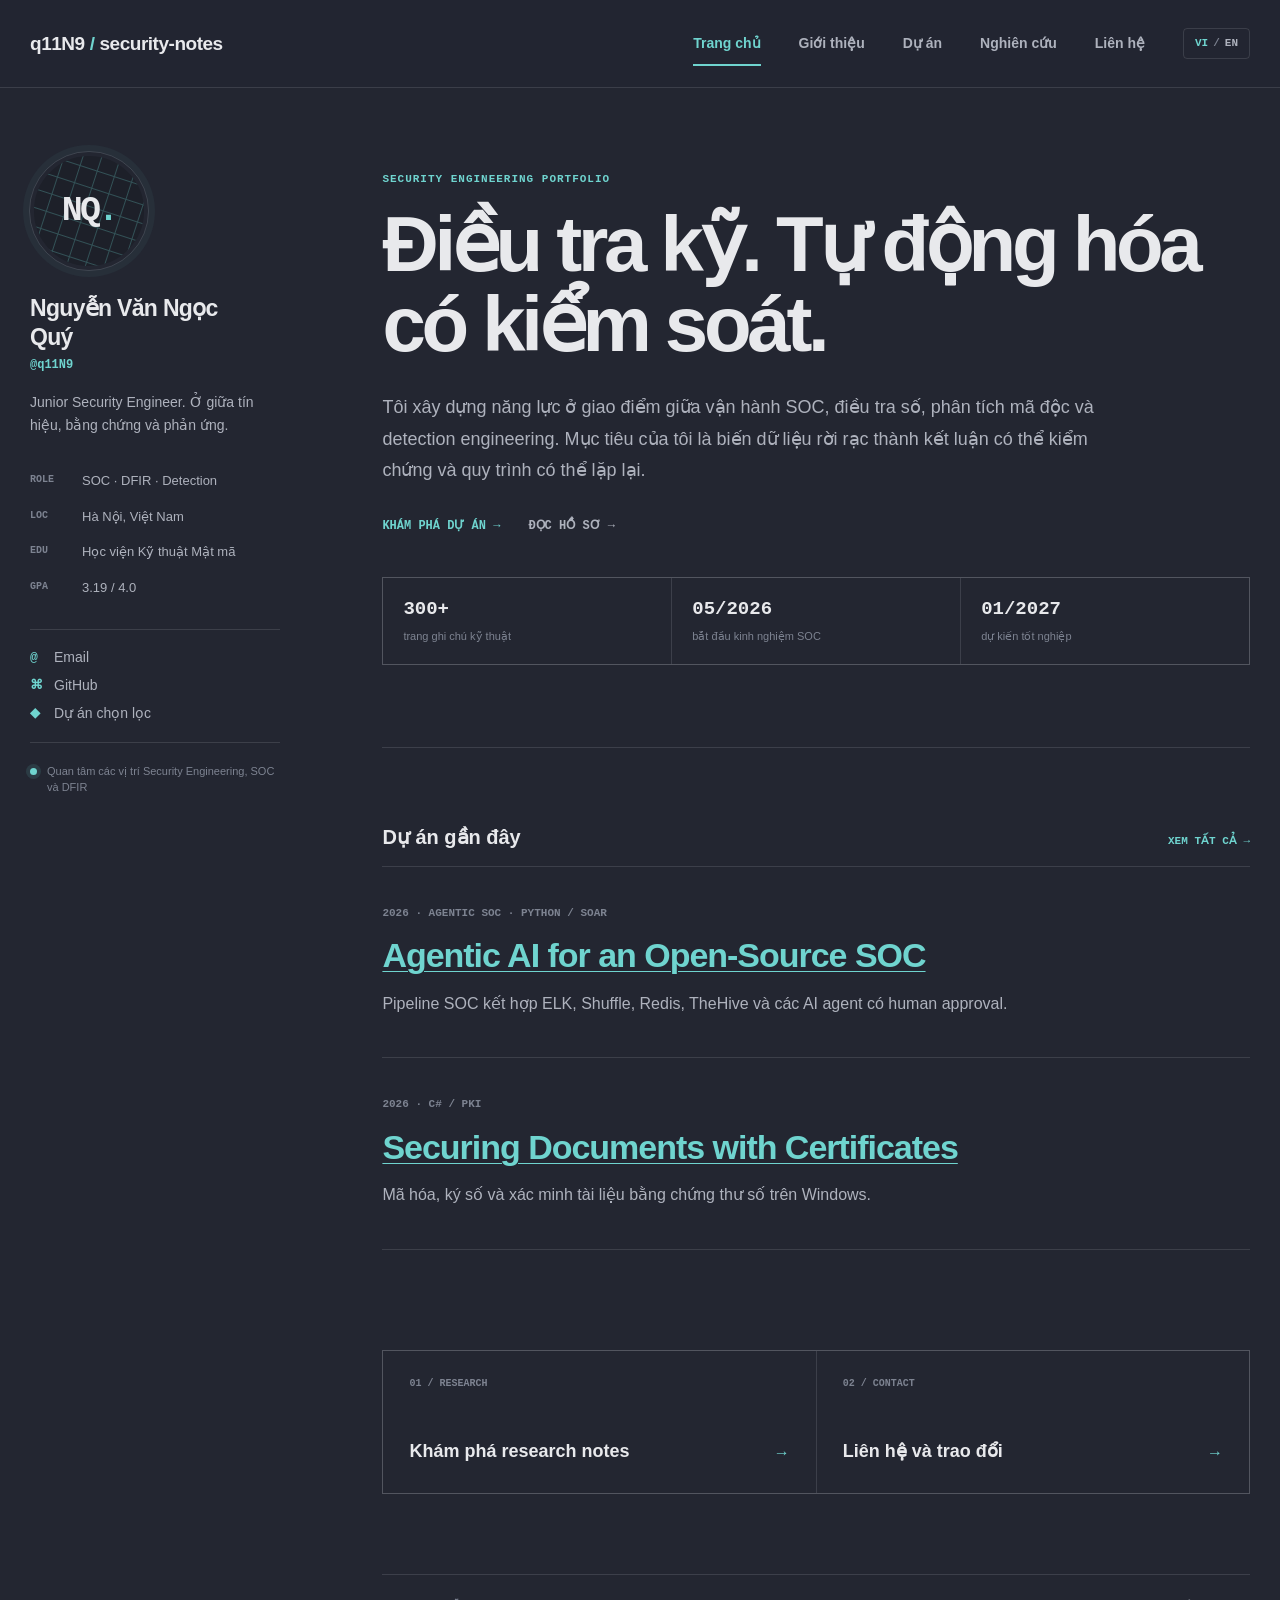
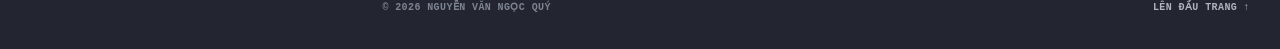
==== commit 5e3cb189: "Split portfolio into navigable pages" ====
--- a/index.html
+++ b/index.html
@@ -1,199 +1,49 @@
 <!doctype html>
 <html lang="vi" data-lang="vi">
 <head>
-  <meta charset="utf-8">
-  <meta name="viewport" content="width=device-width, initial-scale=1">
-  <meta name="theme-color" content="#20232d">
+  <meta charset="utf-8"><meta name="viewport" content="width=device-width, initial-scale=1">
+  <meta name="theme-color" content="#232631">
   <meta name="description" content="Portfolio của Nguyễn Văn Ngọc Quý — Junior Security Engineer tập trung vào SOC, DFIR, malware analysis và detection engineering.">
-  <meta property="og:title" content="Nguyễn Văn Ngọc Quý — Security Engineering">
-  <meta property="og:description" content="Security engineering portfolio and research notes across SOC, DFIR, malware analysis, and detection automation.">
-  <meta property="og:type" content="website">
-  <meta property="og:url" content="https://q11n9.github.io/">
+  <meta property="og:title" content="Nguyễn Văn Ngọc Quý — Security Engineering"><meta property="og:type" content="website"><meta property="og:url" content="https://q11n9.github.io/">
   <title>Nguyễn Văn Ngọc Quý — Security Engineering</title>
-  <link rel="canonical" href="https://q11n9.github.io/">
-  <link rel="icon" href="favicon.svg" type="image/svg+xml">
-  <link rel="stylesheet" href="styles.css">
-  <script type="application/ld+json">
-    {
-      "@context": "https://schema.org",
-      "@type": "Person",
-      "name": "Nguyen Van Ngoc Quy",
-      "url": "https://q11n9.github.io/",
-      "sameAs": ["https://github.com/q11N9"],
-      "jobTitle": "Junior Security Engineer",
-      "alumniOf": {"@type": "CollegeOrUniversity", "name": "Academy of Cryptography Techniques"},
-      "knowsAbout": ["Security Operations", "Digital Forensics", "Incident Response", "Malware Analysis", "Detection Engineering"]
-    }
-  </script>
+  <link rel="canonical" href="https://q11n9.github.io/"><link rel="icon" href="favicon.svg" type="image/svg+xml"><link rel="stylesheet" href="styles.css">
 </head>
-<body>
+<body data-page="home">
   <a class="skip-link" href="#main" data-i18n="skip">Bỏ qua điều hướng</a>
-
   <header class="topbar">
-    <a class="site-title" href="#top">q11N9<span>/</span>security-notes</a>
-    <nav class="nav" aria-label="Điều hướng chính" data-i18n-aria="navLabel">
-      <a href="#about" data-i18n="navAbout">Giới thiệu</a>
-      <a href="#projects" data-i18n="navProjects">Dự án</a>
-      <a href="#research" data-i18n="navResearch">Nghiên cứu</a>
-      <a href="#experience" data-i18n="navExperience">Kinh nghiệm</a>
-      <button class="language-toggle" type="button" aria-label="Switch to English" aria-pressed="false">
-        <span>VI</span><i aria-hidden="true">/</i><span>EN</span>
-      </button>
+    <a class="site-title" href="index.html">q11N9<span>/</span>security-notes</a>
+    <button class="menu-toggle" type="button" aria-expanded="false" aria-controls="site-nav"><span></span><span></span><span></span><b data-i18n="menu">Menu</b></button>
+    <nav class="nav" id="site-nav" aria-label="Điều hướng chính" data-i18n-aria="navLabel">
+      <a class="active" href="index.html" aria-current="page" data-i18n="navHome">Trang chủ</a>
+      <a href="about.html" data-i18n="navAbout">Giới thiệu</a><a href="projects.html" data-i18n="navProjects">Dự án</a><a href="research.html" data-i18n="navResearch">Nghiên cứu</a><a href="contact.html" data-i18n="navContact">Liên hệ</a>
+      <button class="language-toggle" type="button" aria-label="Switch to English" aria-pressed="false"><span>VI</span><i>/</i><span>EN</span></button>
     </nav>
   </header>
-
-  <div class="page-shell" id="top">
+  <div class="page-shell">
     <aside class="profile" aria-label="Tóm tắt hồ sơ" data-i18n-aria="profileLabel">
-      <div class="avatar" aria-label="Ảnh đại diện tạm thời" data-i18n-aria="avatarLabel">
-        <div class="avatar-grid" aria-hidden="true"></div>
-        <strong aria-hidden="true">NQ</strong>
-      </div>
-
-      <h1>Nguyễn Văn Ngọc Quý</h1>
-      <p class="handle">@q11N9</p>
+      <div class="avatar"><div class="avatar-grid"></div><strong>NQ</strong></div><h1>Nguyễn Văn Ngọc Quý</h1><p class="handle">@q11N9</p>
       <p class="profile-lead" data-i18n="profileLead">Junior Security Engineer. Ở giữa tín hiệu, bằng chứng và phản ứng.</p>
-
-      <dl class="profile-facts">
-        <div><dt>ROLE</dt><dd>SOC · DFIR · Detection</dd></div>
-        <div><dt>LOC</dt><dd data-i18n="location">Hà Nội, Việt Nam</dd></div>
-        <div><dt>EDU</dt><dd data-i18n="academyShort">Học viện Kỹ thuật Mật mã</dd></div>
-        <div><dt>GPA</dt><dd>3.19 / 4.0</dd></div>
-      </dl>
-
-      <div class="profile-links">
-        <a href="mailto:quynguyen.attt@gmail.com"><span aria-hidden="true">@</span><span>Email</span></a>
-        <a href="https://github.com/q11N9" target="_blank" rel="noreferrer"><span aria-hidden="true">⌘</span><span>GitHub</span></a>
-        <a href="#projects"><span aria-hidden="true">◆</span><span data-i18n="selectedWork">Dự án chọn lọc</span></a>
-      </div>
-
-      <div class="availability">
-        <i aria-hidden="true"></i>
-        <span data-i18n="availability">Quan tâm các vị trí Security Engineering, SOC và DFIR</span>
-      </div>
+      <dl class="profile-facts"><div><dt>ROLE</dt><dd>SOC · DFIR · Detection</dd></div><div><dt>LOC</dt><dd data-i18n="location">Hà Nội, Việt Nam</dd></div><div><dt>EDU</dt><dd data-i18n="academyShort">Học viện Kỹ thuật Mật mã</dd></div><div><dt>GPA</dt><dd>3.19 / 4.0</dd></div></dl>
+      <div class="profile-links"><a href="mailto:quynguyen.attt@gmail.com"><span>@</span><span>Email</span></a><a href="https://github.com/q11N9" target="_blank" rel="noreferrer"><span>⌘</span><span>GitHub</span></a><a href="projects.html"><span>◆</span><span data-i18n="selectedWork">Dự án chọn lọc</span></a></div>
+      <div class="availability"><i></i><span data-i18n="availability">Quan tâm các vị trí Security Engineering, SOC và DFIR</span></div>
     </aside>
-
     <main class="content" id="main">
-      <section class="intro" id="about" aria-labelledby="intro-title">
+      <section class="intro home-intro">
         <p class="kicker">security engineering portfolio</p>
-        <h2 id="intro-title" data-i18n="introTitle">Điều tra kỹ. Tự động hóa có kiểm soát.</h2>
+        <h2 data-i18n="introTitle">Điều tra kỹ. Tự động hóa có kiểm soát.</h2>
         <p class="intro-copy" data-i18n="introCopy">Tôi xây dựng năng lực ở giao điểm giữa vận hành SOC, điều tra số, phân tích mã độc và detection engineering. Mục tiêu của tôi là biến dữ liệu rời rạc thành kết luận có thể kiểm chứng và quy trình có thể lặp lại.</p>
-        <div class="intro-meta">
-          <span><b>300+</b><small data-i18n="notesMetric">trang ghi chú kỹ thuật</small></span>
-          <span><b>05/2026</b><small data-i18n="socMetric">bắt đầu kinh nghiệm SOC</small></span>
-          <span><b>01/2027</b><small data-i18n="gradMetric">dự kiến tốt nghiệp</small></span>
-        </div>
+        <div class="page-actions"><a class="primary-link" href="projects.html"><span data-i18n="exploreProjects">Khám phá dự án</span> →</a><a href="about.html"><span data-i18n="readProfile">Đọc hồ sơ</span> →</a></div>
+        <div class="intro-meta"><span><b>300+</b><small data-i18n="notesMetric">trang ghi chú kỹ thuật</small></span><span><b>05/2026</b><small data-i18n="socMetric">bắt đầu kinh nghiệm SOC</small></span><span><b>01/2027</b><small data-i18n="gradMetric">dự kiến tốt nghiệp</small></span></div>
       </section>
-
-      <section class="feed-section" id="projects" aria-labelledby="projects-title">
-        <div class="section-head">
-          <h2 id="projects-title" data-i18n="projectsTitle">Dự án chọn lọc</h2>
-          <span>03 entries</span>
-        </div>
-
-        <article class="feed-entry featured-entry">
-          <p class="entry-meta"><span>2026</span><i>·</i><span data-i18n="ongoing">Đang phát triển</span><i>·</i><span>Python / JavaScript / SOAR</span></p>
-          <h3><a href="https://github.com/q11N9/Agentic-AI-with-Shuffle-and-ELK" target="_blank" rel="noreferrer">Agentic AI for an Open-Source SOC</a></h3>
-          <p data-i18n="agenticText">Hệ thống tích hợp ELK, Shuffle SOAR, Redis, TheHive và các AI agent chuyên trách. Pipeline xử lý alert theo hai tầng: chuẩn hóa, deduplication, correlation và enrichment trước khi chuyển sang incident playbook có analyst phê duyệt.</p>
-          <ul class="entry-tags"><li>ELK</li><li>Shuffle</li><li>Redis</li><li>TheHive</li><li>AI Agents</li></ul>
-          <a class="read-link" href="https://github.com/q11N9/Agentic-AI-with-Shuffle-and-ELK" target="_blank" rel="noreferrer"><span data-i18n="openRepository">Mở repository</span> →</a>
-        </article>
-
-        <article class="feed-entry">
-          <p class="entry-meta"><span>2026</span><i>·</i><span data-i18n="publicLab">Dự án lab công khai</span><i>·</i><span>C# / PKI</span></p>
-          <h3><a href="https://github.com/q11N9/SecuringDocumentUsingCertificates" target="_blank" rel="noreferrer">Securing Documents with Certificates</a></h3>
-          <p data-i18n="certText">Ứng dụng Windows minh họa mã hóa, giải mã, ký số và xác minh tài liệu bằng chứng thư số; hỗ trợ .cer, .crt, .pfx và .p12.</p>
-          <ul class="entry-tags"><li>Cryptography</li><li>Digital Signature</li><li>Certificates</li></ul>
-          <a class="read-link" href="https://github.com/q11N9/SecuringDocumentUsingCertificates" target="_blank" rel="noreferrer"><span data-i18n="openRepository">Mở repository</span> →</a>
-        </article>
-
-        <article class="feed-entry">
-          <p class="entry-meta"><span>2026</span><i>·</i><span data-i18n="learningProject">Dự án học tập</span><i>·</i><span>Solidity / React</span></p>
-          <h3><a href="https://github.com/q11N9/Web3-Bank-App" target="_blank" rel="noreferrer">Web3 Bank App</a></h3>
-          <p data-i18n="web3Text">DApp chạy trên mạng cục bộ, triển khai smart contract nạp/rút test ETH bằng Solidity, Hardhat, Ganache, MetaMask, React và ethers v6.</p>
-          <ul class="entry-tags"><li>Smart Contract</li><li>Hardhat</li><li>ethers.js</li></ul>
-          <a class="read-link" href="https://github.com/q11N9/Web3-Bank-App" target="_blank" rel="noreferrer"><span data-i18n="openRepository">Mở repository</span> →</a>
-        </article>
+      <section class="feed-section">
+        <div class="section-head"><h2 data-i18n="recentWork">Dự án gần đây</h2><a class="section-link" href="projects.html"><span data-i18n="viewAll">Xem tất cả</span> →</a></div>
+        <article class="feed-entry compact-entry"><p class="entry-meta">2026 · Agentic SOC · Python / SOAR</p><h3><a href="projects.html#agentic">Agentic AI for an Open-Source SOC</a></h3><p data-i18n="agenticShort">Pipeline SOC kết hợp ELK, Shuffle, Redis, TheHive và các AI agent có human approval.</p></article>
+        <article class="feed-entry compact-entry"><p class="entry-meta">2026 · C# / PKI</p><h3><a href="projects.html#certificates">Securing Documents with Certificates</a></h3><p data-i18n="certShort">Mã hóa, ký số và xác minh tài liệu bằng chứng thư số trên Windows.</p></article>
       </section>
-
-      <section class="feed-section" id="research" aria-labelledby="research-title">
-        <div class="section-head">
-          <h2 id="research-title" data-i18n="researchTitle">Research log</h2>
-          <span>private notes / selected index</span>
-        </div>
-
-        <div class="note-list">
-          <article class="note-entry">
-            <div class="note-index">01</div>
-            <div><p class="entry-meta">Detection Engineering · SOC</p><h3 data-i18n="note1Title">Từ alert rời rạc tới incident có ngữ cảnh</h3><p data-i18n="note1Text">Alert normalization, Sigma correlation, Redis keys, deduplication, entity extraction và case routing.</p></div>
-          </article>
-          <article class="note-entry">
-            <div class="note-index">02</div>
-            <div><p class="entry-meta">DFIR · Linux</p><h3>BurhanGuild Loader Incident</h3><p data-i18n="note2Text">Live-response artifacts, bằng chứng volatile và phần dữ liệu phục hồi từ deleted storage.</p></div>
-          </article>
-          <article class="note-entry">
-            <div class="note-index">03</div>
-            <div><p class="entry-meta">Memory Forensics · Malware</p><h3>The Apex Affair</h3><p data-i18n="note3Text">Memory/disk forensics, process injection, DPAPI và chuỗi dấu vết ransomware.</p></div>
-          </article>
-          <article class="note-entry">
-            <div class="note-index">04</div>
-            <div><p class="entry-meta">Network Forensics · PCAP</p><h3>Remnant</h3><p data-i18n="note4Text">Lọc traffic quy mô lớn và truy tìm bất thường trong token, cookie, signature và HTTP metadata.</p></div>
-          </article>
-        </div>
-        <p class="privacy-note" data-i18n="privacyNote">Các write-up đầy đủ được giữ riêng để không công khai lời giải hoặc dữ liệu nhạy cảm; có thể trao đổi trong phỏng vấn khi phù hợp.</p>
-      </section>
-
-      <section class="feed-section" id="experience" aria-labelledby="experience-title">
-        <div class="section-head">
-          <h2 id="experience-title" data-i18n="experienceTitle">Kinh nghiệm &amp; đào tạo</h2>
-          <span>timeline</span>
-        </div>
-
-        <div class="timeline">
-          <article>
-            <time>05/2026 — <span data-i18n="present">Hiện tại</span></time>
-            <div><h3>SOC Analyst · VSEC</h3><p data-i18n="vsecText">Giám sát và điều tra cảnh báo; malware analysis, threat hunting và forensic trên Windows/Linux; mô phỏng tấn công web để đánh giá security controls; làm việc với SIEM, SOAR và XDR.</p></div>
-          </article>
-          <article>
-            <time>10/2021 — 01/2027</time>
-            <div><h3 data-i18n="academy">Học viện Kỹ thuật Mật mã</h3><p data-i18n="degree">Kỹ sư An toàn thông tin · GPA 3.19 / 4.0 · Dự kiến tốt nghiệp 01/2027.</p></div>
-          </article>
-          <article>
-            <time data-i18n="ongoingTime">Liên tục</time>
-            <div><h3>CTF · PortSwigger · Hack The Box</h3><p data-i18n="practiceText">Thực hành Reverse Engineering, Digital Forensics, web security labs và các tình huống điều tra Sherlocks.</p></div>
-          </article>
-        </div>
-      </section>
-
-      <section class="feed-section" aria-labelledby="toolkit-title">
-        <div class="section-head">
-          <h2 id="toolkit-title" data-i18n="toolkitTitle">Toolkit</h2>
-          <span>stack</span>
-        </div>
-        <div class="tool-groups">
-          <div><h3 data-i18n="platforms">Nền tảng</h3><p>ELK · Splunk · Microsoft Sentinel · Defender XDR · Wazuh · Cortex XDR</p></div>
-          <div><h3>DFIR / RE</h3><p>Wireshark · Volatility · Sysinternals · Ghidra</p></div>
-          <div><h3 data-i18n="testing">Kiểm thử</h3><p>Burp Suite · PortSwigger Academy · Web/API Testing</p></div>
-          <div><h3 data-i18n="languages">Ngôn ngữ</h3><p>Python · PowerShell · Bash · C/C++ · Assembly</p></div>
-        </div>
-      </section>
-
-      <section class="contact" id="contact" aria-labelledby="contact-title">
-        <p class="kicker">contact</p>
-        <h2 id="contact-title" data-i18n="contactTitle">Trao đổi về Security Engineering.</h2>
-        <p data-i18n="contactText">Nếu bạn đang tìm một Junior Security Engineer có nền tảng SOC, DFIR và thói quen nghiên cứu có hệ thống, hãy liên hệ với tôi.</p>
-        <div class="contact-links">
-          <a href="mailto:quynguyen.attt@gmail.com">quynguyen.attt@gmail.com</a>
-          <a href="https://github.com/q11N9" target="_blank" rel="noreferrer">github.com/q11N9</a>
-        </div>
-      </section>
-
-      <footer>
-        <p>© <span id="year">2026</span> Nguyễn Văn Ngọc Quý</p>
-        <a href="#top"><span data-i18n="backTop">Lên đầu trang</span> ↑</a>
-      </footer>
+      <section class="next-routes"><a href="research.html"><small>01 / RESEARCH</small><strong data-i18n="researchRoute">Khám phá research notes</strong><span>→</span></a><a href="contact.html"><small>02 / CONTACT</small><strong data-i18n="contactRoute">Liên hệ và trao đổi</strong><span>→</span></a></section>
+      <footer><p>© <span class="year">2026</span> Nguyễn Văn Ngọc Quý</p><a href="#main"><span data-i18n="backTop">Lên đầu trang</span> ↑</a></footer>
     </main>
   </div>
-
   <script src="app.js" defer></script>
 </body>
 </html>
--- a/styles.css
+++ b/styles.css
@@ -44,6 +44,12 @@
 .nav > a::after { position: absolute; right: 0; bottom: -11px; left: 0; height: 2px; background: var(--accent); content: ""; transform: scaleX(0); transition: transform 160ms ease; }
 .nav > a:hover, .nav > a:focus-visible { color: var(--text); }
 .nav > a:hover::after, .nav > a:focus-visible::after { transform: scaleX(1); }
+.nav > a.active { color: var(--accent); }
+.nav > a.active::after { transform: scaleX(1); }
+
+.menu-toggle { display: none; align-items: center; gap: 4px; padding: 10px; border: 0; color: var(--muted); background: transparent; cursor: pointer; }
+.menu-toggle > span { display: block; width: 3px; height: 3px; border-radius: 50%; background: var(--accent); }
+.menu-toggle b { margin-left: 5px; font: 700 10px/1 var(--mono); letter-spacing: 0.05em; text-transform: uppercase; }
 
 .language-toggle { display: flex; gap: 5px; padding: 9px 11px; border: 1px solid var(--line); border-radius: 4px; color: var(--muted); background: transparent; font: 700 11px/1 var(--mono); cursor: pointer; }
 .language-toggle i { color: var(--quiet); font-style: normal; }
@@ -73,13 +79,24 @@
 .content { min-width: 0; }
 .intro { padding: 20px 0 82px; border-bottom: 1px solid var(--line); }
 .kicker { margin: 0 0 18px; color: var(--accent); font: 700 11px/1.4 var(--mono); letter-spacing: 0.09em; text-transform: uppercase; }
-.intro h2, .contact h2 { max-width: 850px; margin: 0; font-size: clamp(43px, 6.6vw, 78px); line-height: 1.02; letter-spacing: -0.055em; }
+.intro h2, .page-header h2 { max-width: 850px; margin: 0; font-size: clamp(43px, 6.6vw, 78px); line-height: 1.02; letter-spacing: -0.055em; }
 .intro-copy { max-width: 760px; margin: 28px 0 0; color: var(--muted); font-size: 18px; line-height: 1.75; }
 .intro-meta { display: grid; grid-template-columns: repeat(3, 1fr); gap: 1px; margin-top: 42px; border: 1px solid var(--line); background: var(--line); }
 .intro-meta span { padding: 19px 20px; background: var(--bg); }
 .intro-meta b, .intro-meta small { display: block; }
 .intro-meta b { color: var(--text); font: 650 19px/1.3 var(--mono); }
 .intro-meta small { margin-top: 5px; color: var(--quiet); font-size: 11px; }
+
+.page-header { padding: 20px 0 70px; border-bottom: 1px solid var(--line); }
+.page-header > p:last-child { max-width: 760px; margin: 27px 0 0; color: var(--muted); font-size: 18px; line-height: 1.75; }
+.page-actions { display: flex; flex-wrap: wrap; gap: 13px 28px; margin-top: 30px; }
+.page-actions a { color: var(--muted); font: 700 12px/1.5 var(--mono); text-decoration: none; text-transform: uppercase; }
+.page-actions a:hover, .page-actions .primary-link { color: var(--accent); }
+.section-link { color: var(--accent); font: 700 11px/1.4 var(--mono); text-decoration: none; text-transform: uppercase; }
+
+.prose-block { max-width: 820px; padding: 64px 0 20px; }
+.prose-block h2 { margin: 0 0 20px; font-size: 27px; }
+.prose-block p { margin: 0 0 18px; color: var(--muted); font-size: 17px; line-height: 1.8; }
 
 .feed-section { padding: 76px 0 24px; }
 .section-head { display: flex; align-items: baseline; justify-content: space-between; gap: 20px; padding-bottom: 16px; border-bottom: 1px solid var(--line); }
@@ -101,6 +118,11 @@
 .entry-tags li { padding: 5px 9px; border: 1px solid var(--line); border-radius: 3px; color: var(--muted); font: 600 10px/1.2 var(--mono); }
 .read-link { display: inline-block; margin-top: 22px; color: var(--accent); font: 700 11px/1.4 var(--mono); letter-spacing: 0.04em; text-decoration: none; text-transform: uppercase; }
 .read-link:hover { text-decoration: underline; text-underline-offset: 4px; }
+.compact-entry { padding-top: 38px; padding-bottom: 40px; }
+.compact-entry h3 { font-size: clamp(25px, 2.8vw, 34px); }
+.project-points { display: grid; gap: 9px; max-width: 780px; margin: 23px 0 0; padding: 0; list-style: none; }
+.project-points li { position: relative; padding-left: 19px; color: var(--muted); font-size: 14px; }
+.project-points li::before { position: absolute; left: 0; color: var(--accent); content: "+"; font-family: var(--mono); }
 
 .note-list { border-bottom: 1px solid var(--line); }
 .note-entry { display: grid; grid-template-columns: 44px 1fr; gap: 22px; padding: 30px 0; border-top: 1px solid var(--line); }
@@ -110,6 +132,13 @@
 .note-entry h3 { margin: 0 0 8px; font-size: 22px; line-height: 1.3; }
 .note-entry p:last-child { max-width: 720px; margin: 0; color: var(--muted); font-size: 14px; }
 .privacy-note { margin: 20px 0 0; color: var(--quiet); font-size: 12px; font-style: italic; }
+.knowledge-grid { display: grid; grid-template-columns: repeat(2, 1fr); border-bottom: 1px solid var(--line); }
+.knowledge-grid article { padding: 28px 26px 28px 0; border-top: 1px solid var(--line); }
+.knowledge-grid article:nth-child(odd) { border-right: 1px solid var(--line); }
+.knowledge-grid article:nth-child(even) { padding-left: 26px; }
+.knowledge-grid b { color: var(--accent); font: 700 11px/1 var(--mono); }
+.knowledge-grid h3 { margin: 9px 0 7px; font-size: 19px; }
+.knowledge-grid p { margin: 0; color: var(--muted); font-size: 13px; }
 
 .timeline { border-bottom: 1px solid var(--line); }
 .timeline article { display: grid; grid-template-columns: 160px 1fr; gap: 32px; padding: 33px 0; border-top: 1px solid var(--line); }
@@ -125,11 +154,21 @@
 .tool-groups h3 { margin: 0 0 11px; color: var(--accent); font: 700 11px/1.4 var(--mono); letter-spacing: 0.05em; text-transform: uppercase; }
 .tool-groups p { margin: 0; color: var(--muted); font-size: 14px; }
 
-.contact { margin-top: 84px; padding: 58px; border: 1px solid var(--line); background: var(--bg-deep); }
-.contact h2 { max-width: 700px; font-size: clamp(38px, 5vw, 60px); }
-.contact > p:not(.kicker) { max-width: 680px; margin: 23px 0 0; color: var(--muted); }
-.contact-links { display: flex; flex-wrap: wrap; gap: 12px 28px; margin-top: 30px; }
-.contact-links a { color: var(--accent); font: 650 13px/1.5 var(--mono); text-underline-offset: 4px; }
+.contact-options { display: grid; grid-template-columns: 1fr 1fr; gap: 1px; margin-top: 58px; border: 1px solid var(--line); background: var(--line); }
+.contact-options a { display: grid; grid-template-columns: 1fr auto; gap: 9px 20px; padding: 28px; background: var(--bg-deep); text-decoration: none; }
+.contact-options small { grid-column: 1 / -1; color: var(--accent); font: 700 10px/1 var(--mono); }
+.contact-options strong { font-size: 14px; overflow-wrap: anywhere; }
+.contact-options span { color: var(--accent); }
+.contact-options a:hover strong { color: var(--accent); }
+.contact-note { border-bottom: 1px solid var(--line); }
+
+.next-routes { display: grid; grid-template-columns: 1fr 1fr; gap: 1px; margin-top: 76px; border: 1px solid var(--line); background: var(--line); }
+.next-routes a { display: grid; grid-template-columns: 1fr auto; gap: 12px; min-height: 142px; padding: 26px; background: var(--bg); text-decoration: none; transition: background 160ms ease; }
+.next-routes small { grid-column: 1 / -1; color: var(--quiet); font: 700 10px/1.3 var(--mono); }
+.next-routes strong { align-self: end; font-size: 18px; }
+.next-routes span { align-self: end; color: var(--accent); }
+.next-routes a:hover { background: var(--bg-deep); }
+.next-routes a:hover strong { color: var(--accent); }
 
 footer { display: flex; justify-content: space-between; gap: 20px; margin-top: 80px; padding: 26px 0 34px; border-top: 1px solid var(--line); color: var(--quiet); font: 600 10px/1.4 var(--mono); letter-spacing: 0.04em; text-transform: uppercase; }
 footer p { margin: 0; }
@@ -139,8 +178,13 @@
 
 @media (max-width: 900px) {
   :root { --header-height: 74px; }
-  .nav { gap: 18px; }
-  .nav > a { display: none; }
+  .menu-toggle { display: flex; }
+  .nav { position: fixed; z-index: 28; top: var(--header-height); right: 0; left: 0; display: grid; gap: 0; padding: 16px 22px 24px; border-bottom: 1px solid var(--line); background: rgba(29, 32, 41, 0.98); opacity: 0; visibility: hidden; transform: translateY(-12px); transition: opacity 160ms ease, transform 160ms ease, visibility 160ms; }
+  .nav > a { display: block; padding: 13px 0; border-bottom: 1px solid var(--line); font-size: 15px; }
+  .nav > a::after { display: none; }
+  .nav .language-toggle { width: fit-content; margin-top: 17px; }
+  .menu-open { overflow: hidden; }
+  .menu-open .nav { opacity: 1; visibility: visible; transform: translateY(0); }
   .page-shell { grid-template-columns: 210px minmax(0, 1fr); gap: 44px; padding-top: 46px; }
   .profile h1 { font-size: 20px; }
   .intro { padding-top: 10px; }
@@ -166,12 +210,17 @@
   .intro { padding: 54px 0 66px; }
   .intro h2 { font-size: clamp(42px, 13vw, 60px); }
   .intro-copy { font-size: 16px; }
+  .page-header { padding: 54px 0 58px; }
+  .page-header h2 { font-size: clamp(42px, 13vw, 60px); }
+  .page-header > p:last-child { font-size: 16px; }
   .feed-section { padding-top: 64px; }
   .featured-entry { padding-right: 18px; padding-left: 18px; }
   .timeline article { grid-template-columns: 1fr; gap: 10px; }
   .tool-groups { grid-template-columns: 1fr; }
   .tool-groups div, .tool-groups div:nth-child(odd), .tool-groups div:nth-child(even) { padding: 25px 0; border-right: 0; }
-  .contact { margin-top: 70px; padding: 34px 24px; }
+  .contact-options, .next-routes { grid-template-columns: 1fr; }
+  .knowledge-grid { grid-template-columns: 1fr; }
+  .knowledge-grid article, .knowledge-grid article:nth-child(odd), .knowledge-grid article:nth-child(even) { padding: 24px 0; border-right: 0; }
 }
 
 @media (max-width: 430px) {
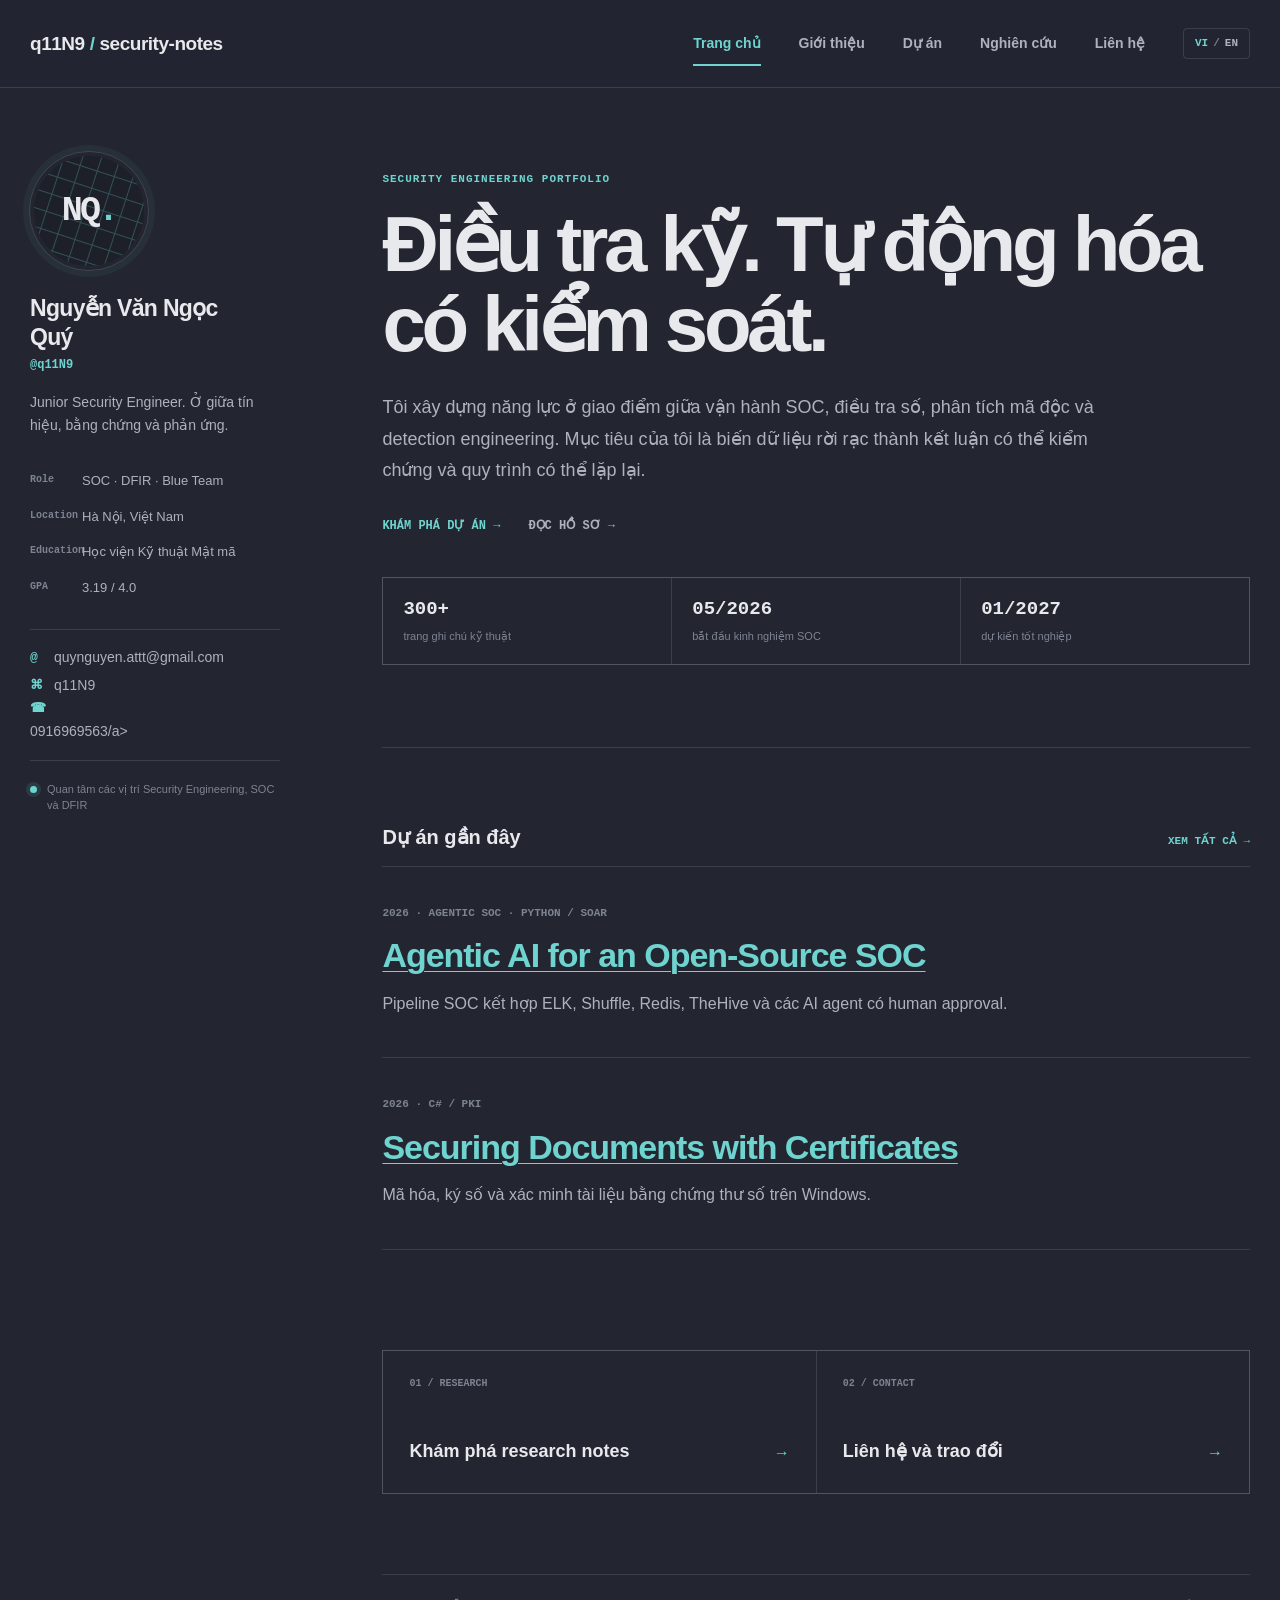
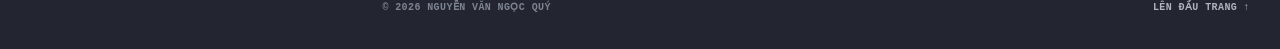
==== commit 213ac77c: "Update basic information" ====
--- a/index.html
+++ b/index.html
@@ -1,50 +1,50 @@
-<!doctype html>
-<html lang="vi" data-lang="vi">
-<head>
-  <meta charset="utf-8"><meta name="viewport" content="width=device-width, initial-scale=1">
-  <meta name="theme-color" content="#232631">
-  <meta name="description" content="Portfolio của Nguyễn Văn Ngọc Quý — Junior Security Engineer tập trung vào SOC, DFIR, malware analysis và detection engineering.">
-  <meta property="og:title" content="Nguyễn Văn Ngọc Quý — Security Engineering"><meta property="og:type" content="website"><meta property="og:url" content="https://q11n9.github.io/">
-  <title>Nguyễn Văn Ngọc Quý — Security Engineering</title>
-  <link rel="canonical" href="https://q11n9.github.io/"><link rel="icon" href="favicon.svg" type="image/svg+xml"><link rel="stylesheet" href="styles.css">
-</head>
-<body data-page="home">
-  <a class="skip-link" href="#main" data-i18n="skip">Bỏ qua điều hướng</a>
-  <header class="topbar">
-    <a class="site-title" href="index.html">q11N9<span>/</span>security-notes</a>
-    <button class="menu-toggle" type="button" aria-expanded="false" aria-controls="site-nav"><span></span><span></span><span></span><b data-i18n="menu">Menu</b></button>
-    <nav class="nav" id="site-nav" aria-label="Điều hướng chính" data-i18n-aria="navLabel">
-      <a class="active" href="index.html" aria-current="page" data-i18n="navHome">Trang chủ</a>
-      <a href="about.html" data-i18n="navAbout">Giới thiệu</a><a href="projects.html" data-i18n="navProjects">Dự án</a><a href="research.html" data-i18n="navResearch">Nghiên cứu</a><a href="contact.html" data-i18n="navContact">Liên hệ</a>
-      <button class="language-toggle" type="button" aria-label="Switch to English" aria-pressed="false"><span>VI</span><i>/</i><span>EN</span></button>
-    </nav>
-  </header>
-  <div class="page-shell">
-    <aside class="profile" aria-label="Tóm tắt hồ sơ" data-i18n-aria="profileLabel">
-      <div class="avatar"><div class="avatar-grid"></div><strong>NQ</strong></div><h1>Nguyễn Văn Ngọc Quý</h1><p class="handle">@q11N9</p>
-      <p class="profile-lead" data-i18n="profileLead">Junior Security Engineer. Ở giữa tín hiệu, bằng chứng và phản ứng.</p>
-      <dl class="profile-facts"><div><dt>ROLE</dt><dd>SOC · DFIR · Detection</dd></div><div><dt>LOC</dt><dd data-i18n="location">Hà Nội, Việt Nam</dd></div><div><dt>EDU</dt><dd data-i18n="academyShort">Học viện Kỹ thuật Mật mã</dd></div><div><dt>GPA</dt><dd>3.19 / 4.0</dd></div></dl>
-      <div class="profile-links"><a href="mailto:quynguyen.attt@gmail.com"><span>@</span><span>Email</span></a><a href="https://github.com/q11N9" target="_blank" rel="noreferrer"><span>⌘</span><span>GitHub</span></a><a href="projects.html"><span>◆</span><span data-i18n="selectedWork">Dự án chọn lọc</span></a></div>
-      <div class="availability"><i></i><span data-i18n="availability">Quan tâm các vị trí Security Engineering, SOC và DFIR</span></div>
-    </aside>
-    <main class="content" id="main">
-      <section class="intro home-intro">
-        <p class="kicker">security engineering portfolio</p>
-        <h2 data-i18n="introTitle">Điều tra kỹ. Tự động hóa có kiểm soát.</h2>
-        <p class="intro-copy" data-i18n="introCopy">Tôi xây dựng năng lực ở giao điểm giữa vận hành SOC, điều tra số, phân tích mã độc và detection engineering. Mục tiêu của tôi là biến dữ liệu rời rạc thành kết luận có thể kiểm chứng và quy trình có thể lặp lại.</p>
-        <div class="page-actions"><a class="primary-link" href="projects.html"><span data-i18n="exploreProjects">Khám phá dự án</span> →</a><a href="about.html"><span data-i18n="readProfile">Đọc hồ sơ</span> →</a></div>
-        <div class="intro-meta"><span><b>300+</b><small data-i18n="notesMetric">trang ghi chú kỹ thuật</small></span><span><b>05/2026</b><small data-i18n="socMetric">bắt đầu kinh nghiệm SOC</small></span><span><b>01/2027</b><small data-i18n="gradMetric">dự kiến tốt nghiệp</small></span></div>
-      </section>
-      <section class="feed-section">
-        <div class="section-head"><h2 data-i18n="recentWork">Dự án gần đây</h2><a class="section-link" href="projects.html"><span data-i18n="viewAll">Xem tất cả</span> →</a></div>
-        <article class="feed-entry compact-entry"><p class="entry-meta">2026 · Agentic SOC · Python / SOAR</p><h3><a href="projects.html#agentic">Agentic AI for an Open-Source SOC</a></h3><p data-i18n="agenticShort">Pipeline SOC kết hợp ELK, Shuffle, Redis, TheHive và các AI agent có human approval.</p></article>
-        <article class="feed-entry compact-entry"><p class="entry-meta">2026 · C# / PKI</p><h3><a href="projects.html#certificates">Securing Documents with Certificates</a></h3><p data-i18n="certShort">Mã hóa, ký số và xác minh tài liệu bằng chứng thư số trên Windows.</p></article>
-      </section>
-      <section class="next-routes"><a href="research.html"><small>01 / RESEARCH</small><strong data-i18n="researchRoute">Khám phá research notes</strong><span>→</span></a><a href="contact.html"><small>02 / CONTACT</small><strong data-i18n="contactRoute">Liên hệ và trao đổi</strong><span>→</span></a></section>
-      <footer><p>© <span class="year">2026</span> Nguyễn Văn Ngọc Quý</p><a href="#main"><span data-i18n="backTop">Lên đầu trang</span> ↑</a></footer>
-    </main>
-  </div>
-  <script src="app.js" defer></script>
-</body>
-</html>
+<!doctype html>
+<html lang="vi" data-lang="vi">
+<head>
+  <meta charset="utf-8"><meta name="viewport" content="width=device-width, initial-scale=1">
+  <meta name="theme-color" content="#232631">
+  <meta name="description" content="Portfolio của Nguyễn Văn Ngọc Quý — Junior Security Engineer tập trung vào SOC, DFIR, malware analysis và detection engineering.">
+  <meta property="og:title" content="Nguyễn Văn Ngọc Quý — Security Engineering"><meta property="og:type" content="website"><meta property="og:url" content="https://q11n9.github.io/">
+  <title>Nguyễn Văn Ngọc Quý — Security Engineering</title>
+  <link rel="canonical" href="https://q11n9.github.io/"><link rel="icon" href="favicon.svg" type="image/svg+xml"><link rel="stylesheet" href="styles.css">
+</head>
+<body data-page="home">
+  <a class="skip-link" href="#main" data-i18n="skip">Bỏ qua điều hướng</a>
+  <header class="topbar">
+    <a class="site-title" href="index.html">q11N9<span>/</span>security-notes</a>
+    <button class="menu-toggle" type="button" aria-expanded="false" aria-controls="site-nav"><span></span><span></span><span></span><b data-i18n="menu">Menu</b></button>
+    <nav class="nav" id="site-nav" aria-label="Điều hướng chính" data-i18n-aria="navLabel">
+      <a class="active" href="index.html" aria-current="page" data-i18n="navHome">Trang chủ</a>
+      <a href="about.html" data-i18n="navAbout">Giới thiệu</a><a href="projects.html" data-i18n="navProjects">Dự án</a><a href="research.html" data-i18n="navResearch">Nghiên cứu</a><a href="contact.html" data-i18n="navContact">Liên hệ</a>
+      <button class="language-toggle" type="button" aria-label="Switch to English" aria-pressed="false"><span>VI</span><i>/</i><span>EN</span></button>
+    </nav>
+  </header>
+  <div class="page-shell">
+    <aside class="profile" aria-label="Tóm tắt hồ sơ" data-i18n-aria="profileLabel">
+      <div class="avatar"><div class="avatar-grid"></div><strong>NQ</strong></div><h1>Nguyễn Văn Ngọc Quý</h1><p class="handle">@q11N9</p>
+      <p class="profile-lead" data-i18n="profileLead">SOC Analyst.</p>
+      <dl class="profile-facts"><div><dt>Role</dt><dd>SOC · DFIR · Blue Team</dd></div><div><dt>Location</dt><dd data-i18n="location">Hà Nội, Việt Nam</dd></div><div><dt>Education</dt><dd data-i18n="academyShort">Học viện Kỹ thuật Mật mã</dd></div><div><dt>GPA</dt><dd>3.19 / 4.0</dd></div></dl>
+      <div class="profile-links"><a href="mailto:quynguyen.attt@gmail.com"><span>@</span><span>quynguyen.attt@gmail.com</span></a><a href="https://github.com/q11N9" target="_blank" rel="noreferrer"><span>⌘</span><span>q11N9</span></a><a href="projects.html"><span>☎</span><a href="tel:0916969563">0916969563/a></a></div>
+      <div class="availability"><i></i><span data-i18n="availability">Quan tâm các vị trí Security Engineering, SOC và DFIR</span></div>
+    </aside>
+    <main class="content" id="main">
+      <section class="intro home-intro">
+        <p class="kicker">security engineering portfolio</p>
+        <h2 data-i18n="introTitle">Điều tra kỹ. Tự động hóa có kiểm soát.</h2>
+        <p class="intro-copy" data-i18n="introCopy">Tôi xây dựng năng lực ở giao điểm giữa vận hành SOC, điều tra số, phân tích mã độc và detection engineering. Mục tiêu của tôi là biến dữ liệu rời rạc thành kết luận có thể kiểm chứng và quy trình có thể lặp lại.</p>
+        <div class="page-actions"><a class="primary-link" href="projects.html"><span data-i18n="exploreProjects">Khám phá dự án</span> →</a><a href="about.html"><span data-i18n="readProfile">Đọc hồ sơ</span> →</a></div>
+        <div class="intro-meta"><span><b>300+</b><small data-i18n="notesMetric">trang ghi chú kỹ thuật</small></span><span><b>05/2026</b><small data-i18n="socMetric">bắt đầu kinh nghiệm SOC</small></span><span><b>01/2027</b><small data-i18n="gradMetric">dự kiến tốt nghiệp</small></span></div>
+      </section>
+      <section class="feed-section">
+        <div class="section-head"><h2 data-i18n="recentWork">Dự án gần đây</h2><a class="section-link" href="projects.html"><span data-i18n="viewAll">Xem tất cả</span> →</a></div>
+        <article class="feed-entry compact-entry"><p class="entry-meta">2026 · Agentic SOC · Python / SOAR</p><h3><a href="projects.html#agentic">Agentic AI for an Open-Source SOC</a></h3><p data-i18n="agenticShort">Pipeline SOC kết hợp ELK, Shuffle, Redis, TheHive và các AI agent có human approval.</p></article>
+        <article class="feed-entry compact-entry"><p class="entry-meta">2026 · C# / PKI</p><h3><a href="projects.html#certificates">Securing Documents with Certificates</a></h3><p data-i18n="certShort">Mã hóa, ký số và xác minh tài liệu bằng chứng thư số trên Windows.</p></article>
+      </section>
+      <section class="next-routes"><a href="research.html"><small>01 / RESEARCH</small><strong data-i18n="researchRoute">Khám phá research notes</strong><span>→</span></a><a href="contact.html"><small>02 / CONTACT</small><strong data-i18n="contactRoute">Liên hệ và trao đổi</strong><span>→</span></a></section>
+      <footer><p>© <span class="year">2026</span> Nguyễn Văn Ngọc Quý</p><a href="#main"><span data-i18n="backTop">Lên đầu trang</span> ↑</a></footer>
+    </main>
+  </div>
+  <script src="app.js" defer></script>
+</body>
+</html>
 
